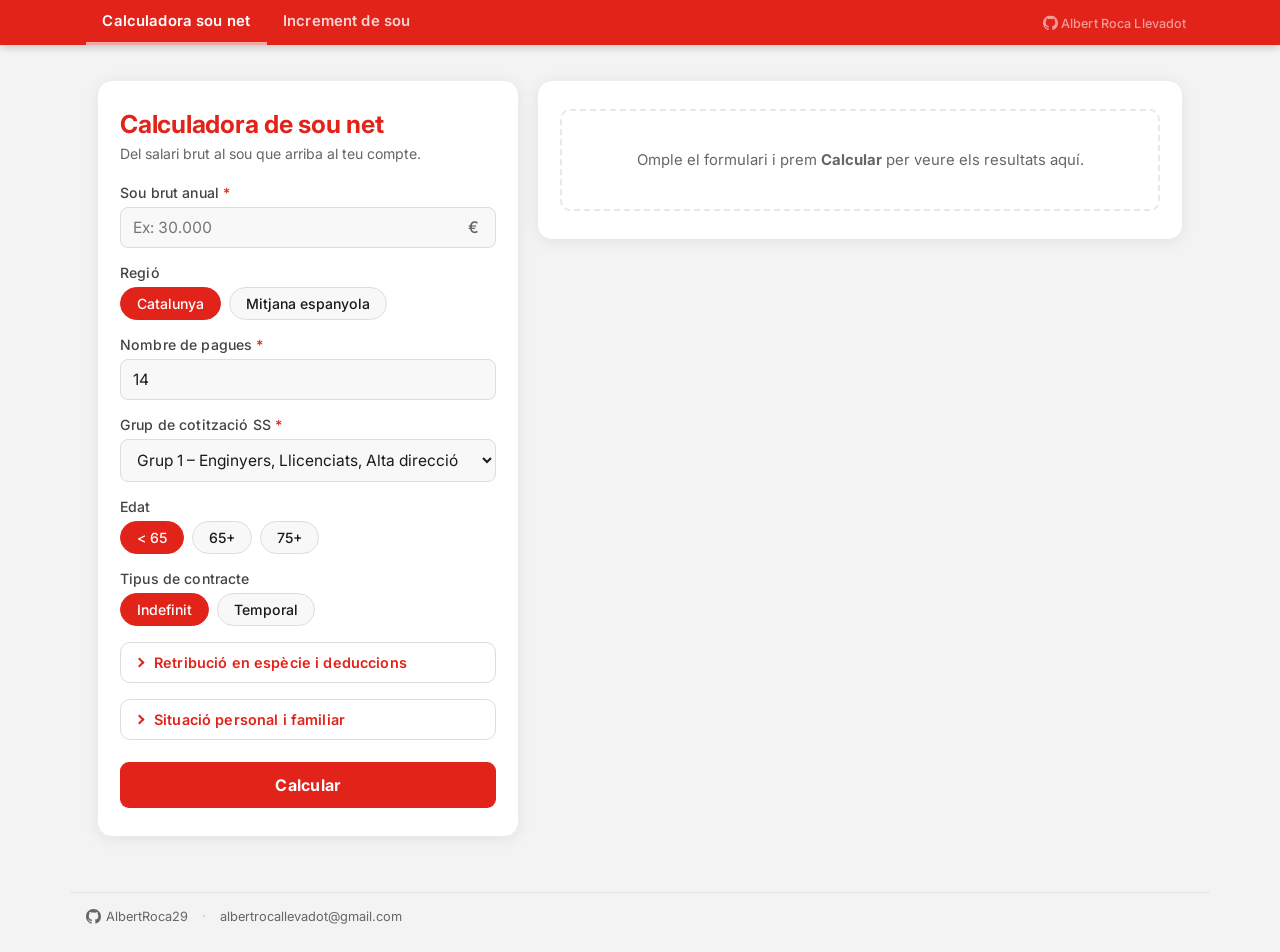
==== frontend/index.html @ 3215a36e "feat(frontend): add k€ input unit, annual net summary and net share after retention - money inputs g" ====
<!DOCTYPE html>
<html lang="ca">
<head>
    <meta charset="UTF-8">
    <meta name="viewport" content="width=device-width, initial-scale=1.0">
    <title>Calculadora d'impostos per al treballador</title>
    <link rel="icon" type="image/x-icon" href="logo.ico">
    <link rel="preconnect" href="https://fonts.googleapis.com">
    <link href="https://fonts.googleapis.com/css2?family=Inter:wght@400;500;600;700&display=swap" rel="stylesheet">
    <link rel="stylesheet" href="style.css">
</head>
<body>
    <nav class="navbar" id="navbar"></nav>

    <div class="page-wrapper">
        <div class="main-grid">

            <!-- LEFT: form -->
            <div class="form-panel">
                <h1>Calculadora de sou net</h1>
                <p class="page-subtitle">Del salari brut al sou que arriba al teu compte.</p>
                <form id="irpfForm">
                    <div class="form-row">
                        <label for="gross">Sou brut anual <span class="req">*</span></label>
                        <div class="input-affix">
                            <input type="text" inputmode="decimal" data-money autocomplete="off" id="gross" name="gross" required placeholder="Ex: 30.000">
                        </div>
                    </div>

                    <div class="form-row">
                        <label>Regió</label>
                        <div class="pill-group" id="regionPills">
                            <button type="button" aria-pressed="true" class="pill selected" data-value="Catalunya">Catalunya</button>
                            <button type="button" aria-pressed="false" class="pill" data-value="Mitjana espanyola">Mitjana espanyola</button>
                        </div>
                        <input type="hidden" id="region" name="region" value="Catalunya">
                    </div>

                    <div class="form-row">
                        <label for="n_pagues">Nombre de pagues <span class="req">*</span></label>
                        <input type="number" id="n_pagues" name="n_pagues" required min="1" max="15" step="1" value="14" placeholder="Ex: 14">
                    </div>

                    <div class="form-row">
                        <label for="grup_cotitzacio">Grup de cotització SS <span class="req">*</span></label>
                        <select id="grup_cotitzacio" name="grup_cotitzacio" required></select>
                    </div>

                    <div class="form-row">
                        <label>Edat</label>
                        <div class="pill-group" id="agePills">
                            <button type="button" aria-pressed="true" class="pill selected" data-value="30">&lt; 65</button>
                            <button type="button" aria-pressed="false" class="pill" data-value="65">65+</button>
                            <button type="button" aria-pressed="false" class="pill" data-value="75">75+</button>
                        </div>
                        <input type="hidden" id="age" name="age" value="30">
                    </div>

                    <div class="form-row">
                        <label>Tipus de contracte</label>
                        <div class="pill-group" id="contractTypePills">
                            <button type="button" aria-pressed="true" class="pill selected" data-value="indefinite">Indefinit</button>
                            <button type="button" aria-pressed="false" class="pill" data-value="temporary">Temporal</button>
                        </div>
                        <input type="hidden" id="contract_type" name="contract_type" value="indefinite">
                    </div>

                    <details>
                        <summary>Retribució en espècie i deduccions</summary>
                        <div class="group-content">
                            <div class="form-row">
                                <label for="retribucio_en_especie_ann">Retribució en espècie anual</label>
                                <div class="input-affix">
                                    <input type="text" inputmode="decimal" data-money autocomplete="off" id="retribucio_en_especie_ann" name="retribucio_en_especie_ann" value="0" placeholder="Ex: 0">
                                </div>
                            </div>
                            <div class="form-row">
                                <label for="other_deductions">Altres deduccions</label>
                                <div class="input-affix">
                                    <input type="text" inputmode="decimal" data-money autocomplete="off" id="other_deductions" name="other_deductions" value="0" placeholder="Ex: 0">
                                </div>
                            </div>
                        </div>
                    </details>

                    <details>
                        <summary>Situació personal i familiar</summary>
                        <div class="group-content">

                            <div class="mini-row">
                                <span class="mini-label">La teva discapacitat</span>
                                <div class="pill-group" id="selfDisabilityGroup"></div>
                            </div>
                            <div id="selfHelpWrap"></div>

                            <div>
                                <div class="group-title">Fills</div>
                                <div class="field-hint">Els fills de 25 anys o més només compten si tenen discapacitat.</div>
                                <div id="childrenList" class="person-list"></div>
                                <button type="button" class="add-btn" onclick="addChild()">+ Afegir fill</button>
                            </div>

                            <div>
                                <div class="group-title">Ascendents a càrrec</div>
                                <div class="field-hint">Un pare/mare/avi compta si té 65 anys o més o té discapacitat.</div>
                                <div id="ascendantsList" class="person-list"></div>
                                <button type="button" class="add-btn" onclick="addAscendant()">+ Afegir ascendent</button>
                            </div>
                        </div>
                    </details>

                    <button type="submit" class="btn-submit">Calcular</button>
                </form>
            </div>

            <!-- RIGHT: results -->
            <div class="result-panel">
                <div class="result-placeholder" id="resultPlaceholder">
                    Omple el formulari i prem <strong>Calcular</strong> per veure els resultats aquí.
                </div>
                <div id="result" aria-live="polite"></div>
                <div id="plots"></div>
            </div>

        </div>
    </div>

    <footer class="site-footer" id="site-footer"></footer>

    <script src="shared.js"></script>
    <script>
    fillGrupSelect('grup_cotitzacio');
    initMoneyInputs();
    bindPills('regionPills', 'region');
    bindPills('agePills', 'age');
    bindPills('contractTypePills', 'contract_type');

    // ── Situació familiar (agrupada per persona) ─────────────────────────────
    // Cada selector envia el valor representatiu del tram que realment compta.
    const DISAB_OPTS = [['Cap', 0], ['33–64%', 50], ['65% o més', 80]];
    const CHILD_AGE  = [['Menys de 3', 1], ['3–24 anys', 10], ['25 o més', 30]];
    const ASC_AGE    = [['Menys de 65', 60], ['65–74', 70], ['75 o més', 80]];

    function pillGroup(opts, current, makeCall) {
        return '<div class="pill-group">' + opts.map(([label, val]) =>
            `<button type="button" aria-pressed="${current === val}" class="pill${current === val ? ' selected' : ''}" onclick="${makeCall(val)}">${label}</button>`
        ).join('') + '</div>';
    }
    // L'ajuda només es demana al tram 33–64%; a 65%+ ja s'aplica automàticament.
    function helpToggle(checked, call) {
        return `<label class="switch"><input type="checkbox" ${checked ? 'checked' : ''} onchange="${call}"><span class="slider"></span>Necessita ajuda de tercers o mobilitat reduïda</label>`;
    }
    function personCard(kind, m, i, ageOpts, label) {
        const help = m.disability === 50 ? helpToggle(m.help, `set_${kind}(${i},'help',this.checked)`) : '';
        return `<div class="person-card">
            <div class="person-card-head"><span>${label} ${i + 1}</span>
                <button type="button" class="remove-btn" aria-label="Eliminar ${label.toLowerCase()} ${i + 1}" onclick="remove_${kind}(${i})">&times;</button></div>
            <div class="mini-row"><span class="mini-label">Edat</span>${pillGroup(ageOpts, m.age, v => `set_${kind}(${i},'age',${v})`)}</div>
            <div class="mini-row"><span class="mini-label">Discapacitat</span>${pillGroup(DISAB_OPTS, m.disability, v => `set_${kind}(${i},'disability',${v})`)}</div>
            ${help}
        </div>`;
    }
    function updateMember(arr, render, i, key, val) {
        arr[i][key] = val;
        if (key === 'disability' && val !== 50) arr[i].help = false;
        render();
    }

    // Discapacitat pròpia
    let selfDisability = 0, selfHelp = false;
    function renderSelf() {
        document.getElementById('selfDisabilityGroup').innerHTML =
            pillGroup(DISAB_OPTS, selfDisability, v => `setSelfDisability(${v})`);
        document.getElementById('selfHelpWrap').innerHTML =
            selfDisability === 50 ? helpToggle(selfHelp, 'setSelfHelp(this.checked)') : '';
    }
    window.setSelfDisability = function(v) { selfDisability = v; if (v !== 50) selfHelp = false; renderSelf(); };
    window.setSelfHelp = function(v) { selfHelp = v; };
    renderSelf();

    // Fills
    let children = [];
    function renderChildren() {
        document.getElementById('childrenList').innerHTML =
            children.map((m, i) => personCard('child', m, i, CHILD_AGE, 'Fill')).join('');
    }
    window.set_child = function(i, key, val) { updateMember(children, renderChildren, i, key, val); };
    window.remove_child = function(i) { children.splice(i, 1); renderChildren(); };
    window.addChild = function() { children.push({ age: 10, disability: 0, help: false }); renderChildren(); };
    renderChildren();

    // Ascendents
    let ascendants = [];
    function renderAscendants() {
        document.getElementById('ascendantsList').innerHTML =
            ascendants.map((m, i) => personCard('asc', m, i, ASC_AGE, 'Ascendent')).join('');
    }
    window.set_asc = function(i, key, val) { updateMember(ascendants, renderAscendants, i, key, val); };
    window.remove_asc = function(i) { ascendants.splice(i, 1); renderAscendants(); };
    window.addAscendant = function() { ascendants.push({ age: 70, disability: 0, help: false }); renderAscendants(); };
    renderAscendants();

    function renderResult(r, npagues) {
        const ssShare = n => fmtPct(r.base_ss_mensual ? n / r.base_ss_mensual * 100 : NaN);
        const neg = n => '−' + fmtEur(n);
        const brutAnual = r.rendiment_brut_treball;
        const netAnual = brutAnual - r.total_ss_anual - r.cuota_irpf_anual;
        const heroSub = [`Net anual: <b>${fmtEur(netAnual)}</b>`];
        if (npagues !== 12) heroSub.push(`Equivalent mensual (÷12): ${fmtEur(r.sou_net_mensual_equivalent)}`);
        return resultHero(`Sou net per paga (${npagues})`, fmtEur(r.sou_net_per_paga), heroSub.join(' · '))
            + resultSection('Cotització SS', [
                ['Base mensual', `<b>${fmtEur(r.base_ss_mensual)}</b>`],
                [`Contingències (${ssShare(r.ss_contingencies_comunes_mensual)})`, neg(r.ss_contingencies_comunes_mensual), 'sub'],
                [`Atur (${ssShare(r.ss_atur_mensual)})`, neg(r.ss_atur_mensual), 'sub'],
                [`Formació (${ssShare(r.ss_formacio_mensual)})`, neg(r.ss_formacio_mensual), 'sub'],
                [`MEI (${ssShare(r.ss_mei_mensual)})`, neg(r.ss_mei_mensual), 'sub'],
                ['Total SS', `${neg(r.total_ss_mensual)}/mes<span class="amount-secondary">${neg(r.total_ss_anual)}/any</span>`, 'total'],
            ])
            + resultSection('IRPF', [
                ['Brut anual', fmtEur(r.rendiment_brut_treball)],
                ['− Cotitzacions SS', neg(r.total_ss_anual), 'minus'],
                ['− Gastos deduïbles', neg(r.gastos_deducibles), 'minus'],
                ['− Red. rendiments treball', neg(r.reduccio_rendiments_treball), 'minus'],
                ['Base imposable', fmtEur(r.base_imponible), 'total'],
                ['mínim p/f', fmtEur(r.minim_personal_familiar), 'sub'],
                ['Quota IRPF', `<b>${fmtEur(r.cuota_irpf_anual)}</b>`],
                ['Retenció', `<b>${fmtPct(r.tipo_retencio)}</b>`],
                ['Et queda després d\'IRPF (1 − retenció)', fmtPct(100 - r.tipo_retencio), 'sub'],
                ['Marginal', `<b>${fmtPct(r.marginal_irpf_percent)}</b>`],
            ])
            + resultSection(`Per paga (${npagues})`, [
                ['Brut', fmtEur(r.gross_per_paga)],
                ['− SS', neg(r.ss_per_paga), 'minus'],
                ['− IRPF', neg(r.irpf_per_paga), 'minus'],
                ['Net', fmtEur(r.sou_net_per_paga), 'total'],
            ])
            + resultSection('Anual', [
                ['Brut', fmtEur(brutAnual)],
                ['− SS', neg(r.total_ss_anual), 'minus'],
                [`− IRPF (${fmtPct(r.tipo_retencio)})`, neg(r.cuota_irpf_anual), 'minus'],
                ['Net', fmtEur(netAnual), 'total'],
                ['Et queda del brut', `<b>${fmtPct(brutAnual ? netAnual / brutAnual * 100 : NaN)}</b>`],
            ]);
    }

    // Form submit
    let requestSeq = 0;
    document.getElementById('irpfForm').addEventListener('submit', async function(e) {
        e.preventDefault();
        const seq = ++requestSeq;
        const data = {
            gross: readMoney('gross'),
            region: document.getElementById('region').value,
            n_pagues: parseInt(document.getElementById('n_pagues').value),
            pagues_prorratejades: true,
            retribucio_en_especie_ann: readMoney('retribucio_en_especie_ann') || 0,
            grup_cotitzacio: document.getElementById('grup_cotitzacio').value,
            contract_type: document.getElementById('contract_type').value,
            other_deductions: readMoney('other_deductions') || 0,
            age: parseInt(document.getElementById('age').value),
            disability_percent_self: selfDisability,
            disability_self_help: selfHelp,
            children: children.map(c => ({ age: c.age, disability: c.disability, needs_help: c.disability === 50 ? c.help : false })),
            ascendants: ascendants.map(a => ({ age: a.age, disability: a.disability, needs_help: a.disability === 50 ? a.help : false }))
        };

        const resultEl = document.getElementById('result');
        const plotsEl = document.getElementById('plots');
        document.getElementById('resultPlaceholder').style.display = 'none';
        showLoading(resultEl);
        plotsEl.innerHTML = '';
        const restoreButton = setSubmitting(this);

        try {
            const result = await postApi('/api/calculate', data);
            if (seq !== requestSeq) return; // ja hi ha una petició més nova
            resultEl.innerHTML = renderResult(result, data.n_pagues);

            if (Array.isArray(result.plots)) {
                plotsEl.innerHTML = result.plots
                    .map((img, i) => chartCard(img, 'Gràfic ' + (i + 1), i === 0 ? 'pie' : 'lines'))
                    .join('');
            }
            scrollToResultsIfStacked();
        } catch (err) {
            if (seq !== requestSeq) return;
            showError(resultEl, err.message);
        } finally {
            restoreButton();
        }
    });
    </script>
</body>
</html>
---- frontend/style.css ----
:root {
    --primary: #e2231a;
    --primary-dark: #b81b13;
    --primary-light: #fff1f0;
    --primary-border: #fbd5d2;
    --bg: #f3f3f3;
    --card: #ffffff;
    --shadow: 0 2px 16px rgba(0,0,0,0.08);
    --radius: 14px;
    --input-bg: #f8f8f8;
    --input-border: #ddd;
    --line: #eeeeee;
    --text: #1a1a1a;
    --text-muted: #666;
    --navbar-h: 45px;
}

*, *::before, *::after { box-sizing: border-box; }

html, body {
    margin: 0;
    padding: 0;
    min-height: 100vh;
    font-family: 'Inter', Arial, sans-serif;
    background: var(--bg);
    color: var(--text);
}

/* ---- Navbar ---- */
.navbar {
    background: var(--primary);
    position: sticky;
    top: 0;
    z-index: 100;
    box-shadow: 0 2px 8px rgba(0,0,0,0.2);
}
.navbar-inner {
    max-width: 1140px;
    margin: 0 auto;
    display: flex;
    align-items: center;
    justify-content: space-between;
    padding: 0 16px;
}
.navbar-links {
    display: flex;
    align-items: center;
    min-width: 0;
}
.navbar a {
    color: rgba(255,255,255,0.8);
    text-decoration: none;
    font-weight: 600;
    font-size: 0.93em;
    padding: 0.8em 1.1em;
    border-bottom: 3px solid transparent;
    transition: color 0.15s, border-color 0.15s;
    display: inline-block;
    letter-spacing: 0.01em;
    white-space: nowrap;
}
.navbar a.active,
.navbar a:hover {
    color: #fff;
    border-bottom-color: rgba(255,255,255,0.6);
}
.navbar-author {
    display: inline-flex;
    align-items: center;
    gap: 6px;
    color: rgba(255,255,255,0.55) !important;
    font-size: 0.79em !important;
    font-weight: 500 !important;
    padding: 0.5em 0.6em !important;
    border-bottom: none !important;
}
.navbar-author:hover {
    color: rgba(255,255,255,0.9) !important;
    border-bottom-color: transparent !important;
}
.navbar-author svg {
  transform: translateY(2.5px);
}
@media (max-width: 480px) {
    .navbar-inner { padding: 0 6px; }
    .navbar a { font-size: 0.84em; padding: 0.95em 0.65em; }
    .navbar-author-name { display: none; }
}

/* ---- Page layout ---- */
.page-wrapper {
    max-width: 1140px;
    margin: 0 auto;
    padding: 24px 16px 56px;
}

/* Evita que la navbar sticky tapi l'inici dels resultats en fer scroll */
.result-panel { scroll-margin-top: calc(var(--navbar-h) + 16px); }

.main-grid {
    display: flex;
    flex-direction: column;
    gap: 20px;
}

@media (min-width: 768px) and (orientation: landscape),
       (min-width: 1024px) {
    .page-wrapper { padding: 36px 28px 56px; }
    .main-grid { flex-direction: row; align-items: flex-start; }
    .form-panel { flex: 0 0 420px; }
    .result-panel {
        flex: 1 1 0;
        min-width: 0;
        position: sticky;
        top: calc(var(--navbar-h) + 14px);
        max-height: calc(100vh - var(--navbar-h) - 28px);
        overflow-y: auto;
    }
}

/* ---- Panels ---- */
.form-panel,
.result-panel {
    background: var(--card);
    border-radius: var(--radius);
    box-shadow: var(--shadow);
    padding: 28px 22px;
}

h1 {
    color: var(--primary);
    font-size: 1.55em;
    font-weight: 700;
    margin: 0 0 22px 0;
    letter-spacing: -0.01em;
}
h1:has(+ .page-subtitle) { margin-bottom: 6px; }

.page-subtitle {
    margin: 0 0 22px 0;
    font-size: 0.88em;
    color: var(--text-muted);
    font-weight: 400;
}

/* ---- Empty state ---- */
.result-placeholder {
    color: var(--text-muted);
    text-align: center;
    padding: 40px 16px;
    font-size: 0.93em;
    border: 2px dashed #e8e8e8;
    border-radius: 10px;
}

/* ---- Form ---- */
form {
    display: flex;
    flex-direction: column;
    gap: 16px;
}

.form-row {
    display: flex;
    flex-direction: column;
    gap: 6px;
}

label {
    font-weight: 500;
    font-size: 0.88em;
    color: #444;
    display: block;
    letter-spacing: 0.01em;
}
.req { color: var(--primary); }

.group-title {
    font-weight: 600;
    font-size: 0.9em;
    margin-bottom: 6px;
}
.group-title + .field-hint { margin-bottom: 8px; }

input[type="number"],
input[type="text"],
select {
    width: 100%;
    padding: 10px 12px;
    border-radius: 8px;
    border: 1.5px solid var(--input-border);
    background: var(--input-bg);
    font-size: 0.97rem;
    font-family: inherit;
    color: var(--text);
    transition: border-color 0.15s, box-shadow 0.15s;
    outline: none;
}
input[type="number"]:focus,
input[type="text"]:focus,
select:focus {
    border-color: var(--primary);
    box-shadow: 0 0 0 3px rgba(226,35,26,0.1);
}

/* Camp d'import amb sufix € */
.input-affix { position: relative; }
.input-affix input {
    padding-right: 48px;
    font-variant-numeric: tabular-nums;
}
.money-unit {
    position: absolute;
    right: 6px;
    top: 50%;
    transform: translateY(-50%);
    min-width: 34px;
    padding: 3px 7px;
    border: 1px solid transparent;
    border-radius: 6px;
    background: transparent;
    color: var(--text-muted);
    font: inherit;
    font-weight: 500;
    line-height: normal;
    cursor: pointer;
    transition: background 0.15s, border-color 0.15s, color 0.15s;
}
.money-unit:hover { border-color: var(--input-border); color: var(--text); }
.money-unit[aria-pressed="true"] { color: var(--text); border-color: var(--input-border); }

/* ---- Pills ---- */
.pill-group {
    display: flex;
    flex-wrap: wrap;
    gap: 8px;
}
.pill {
    padding: 7px 16px;
    border-radius: 20px;
    border: 1.5px solid var(--input-border);
    background: var(--input-bg);
    cursor: pointer;
    font-weight: 500;
    font-size: 0.88em;
    transition: background 0.15s, border-color 0.15s, color 0.15s;
    user-select: none;
    font-family: inherit;
    color: var(--text);
    line-height: normal;
}
.pill:hover:not(.selected) { border-color: #c4c4c4; }
.pill.selected {
    background: var(--primary);
    color: #fff;
    border-color: var(--primary);
}
.pill:focus-visible,
.btn-submit:focus-visible,
.add-btn:focus-visible,
.remove-btn:focus-visible {
    outline: 2px solid var(--primary);
    outline-offset: 2px;
}

/* ---- Toggle switch ---- */
.switch {
    display: inline-flex;
    align-items: center;
    gap: 10px;
    cursor: pointer;
    font-size: 0.88em;
    font-weight: 500;
}
.switch input[type="checkbox"] { position: absolute; opacity: 0; width: 1px; height: 1px; }
.switch input[type="checkbox"]:focus-visible + .slider { outline: 2px solid var(--primary); outline-offset: 2px; }
.slider {
    width: 38px;
    height: 22px;
    background: #ccc;
    border-radius: 12px;
    position: relative;
    transition: background 0.2s;
    flex-shrink: 0;
}
.slider::before {
    content: '';
    position: absolute;
    left: 3px;
    top: 3px;
    width: 16px;
    height: 16px;
    background: #fff;
    border-radius: 50%;
    transition: transform 0.2s;
    box-shadow: 0 1px 2px rgba(0,0,0,0.2);
}
.switch input[type="checkbox"]:checked + .slider { background: var(--primary); }
.switch input[type="checkbox"]:checked + .slider::before { transform: translateX(16px); }

/* ---- Accordion ---- */
details {
    border: 1.5px solid var(--input-border);
    border-radius: 10px;
    overflow: hidden;
}
summary {
    font-weight: 600;
    font-size: 0.9em;
    color: var(--primary);
    padding: 11px 14px;
    cursor: pointer;
    list-style: none;
    display: flex;
    align-items: center;
    gap: 8px;
    user-select: none;
    letter-spacing: 0.01em;
    transition: background 0.15s;
}
summary:hover { background: var(--primary-light); }
summary::-webkit-details-marker { display: none; }
summary:focus-visible { outline: 2px solid var(--primary); outline-offset: -2px; border-radius: 10px; }
summary::before {
    content: '';
    width: 7px;
    height: 7px;
    border-right: 2px solid currentColor;
    border-bottom: 2px solid currentColor;
    transform: rotate(-45deg);
    transition: transform 0.2s;
    margin: 0 3px 0 1px;
    flex-shrink: 0;
}
details[open] > summary::before { transform: rotate(45deg) translate(-2px, -1px); }
.group-content {
    padding: 12px 14px 16px;
    display: flex;
    flex-direction: column;
    gap: 14px;
    border-top: 1px solid var(--input-border);
    background: #fafafa;
}
details[open] > .group-content { animation: slide-down 0.22s ease-out; }
@keyframes slide-down {
    from { opacity: 0; transform: translateY(-6px); }
    to   { opacity: 1; transform: none; }
}

/* ---- Person cards (situació familiar) ---- */
.person-list {
    display: flex;
    flex-direction: column;
    gap: 10px;
}
.person-list:empty { display: none; }
.person-card {
    border: 1.5px solid var(--input-border);
    border-radius: 10px;
    padding: 12px 12px 14px;
    background: #fff;
    display: flex;
    flex-direction: column;
    gap: 11px;
    animation: fade-in 0.2s ease-out;
}
.person-card-head {
    display: flex;
    justify-content: space-between;
    align-items: center;
    font-weight: 600;
    font-size: 0.86em;
    color: #444;
}
.mini-row {
    display: flex;
    flex-direction: column;
    gap: 6px;
}
.mini-label {
    font-size: 0.82em;
    color: var(--text-muted);
    font-weight: 500;
}
.field-hint {
    font-size: 0.8em;
    color: var(--text-muted);
    line-height: 1.45;
}

/* ---- Buttons ---- */
.btn-submit {
    background: var(--primary);
    color: #fff;
    border: none;
    border-radius: 9px;
    padding: 13px 24px;
    font-size: 1em;
    font-family: inherit;
    font-weight: 700;
    cursor: pointer;
    transition: background 0.15s;
    width: 100%;
    margin-top: 6px;
    letter-spacing: 0.02em;
    display: inline-flex;
    align-items: center;
    justify-content: center;
    gap: 10px;
}
.btn-submit:hover { background: var(--primary-dark); }
.btn-submit:disabled { opacity: 0.75; cursor: progress; }
.btn-submit:disabled:hover { background: var(--primary); }

.spinner {
    width: 16px;
    height: 16px;
    border: 2px solid rgba(255,255,255,0.4);
    border-top-color: #fff;
    border-radius: 50%;
    animation: spin 0.7s linear infinite;
}
@keyframes spin { to { transform: rotate(360deg); } }

.add-btn {
    align-self: flex-start;
    margin-top: 10px;
    background: transparent;
    color: var(--primary);
    border: 1.5px dashed var(--primary-border);
    border-radius: 8px;
    padding: 7px 14px;
    font-size: 0.86em;
    font-family: inherit;
    font-weight: 600;
    cursor: pointer;
    transition: background 0.15s, border-color 0.15s;
}
.add-btn:hover { background: var(--primary-light); border-color: var(--primary); }

.remove-btn {
    width: 28px;
    height: 28px;
    display: inline-flex;
    align-items: center;
    justify-content: center;
    background: transparent;
    color: #999;
    border: none;
    border-radius: 50%;
    font-size: 1.25em;
    line-height: 1;
    cursor: pointer;
    font-family: inherit;
    transition: background 0.15s, color 0.15s;
}
.remove-btn:hover { background: var(--primary-light); color: var(--primary); }

/* ---- Resultats ---- */
#result:not(:empty),
#plots:not(:empty) { animation: fade-in 0.3s ease-out; }
@keyframes fade-in {
    from { opacity: 0; transform: translateY(4px); }
    to   { opacity: 1; transform: none; }
}

.result-hero {
    background: var(--primary-light);
    border: 1px solid var(--primary-border);
    border-radius: 12px;
    padding: 18px 20px;
    margin-bottom: 22px;
}
.result-hero-label,
.result-section-title {
    font-size: 0.74em;
    font-weight: 700;
    letter-spacing: 0.07em;
    text-transform: uppercase;
    color: var(--primary);
}
.result-hero-value {
    font-size: 2.15em;
    font-weight: 700;
    letter-spacing: -0.02em;
    line-height: 1.15;
    margin: 4px 0 2px;
    font-variant-numeric: tabular-nums;
}
.result-hero-sub {
    font-size: 0.85em;
    color: var(--text-muted);
    font-variant-numeric: tabular-nums;
}

.result-section + .result-section { margin-top: 22px; }
.result-section-title {
    padding-bottom: 6px;
    border-bottom: 2px solid var(--primary-border);
}
.result-table {
    width: 100%;
    border-collapse: collapse;
    font-size: 0.92em;
    font-variant-numeric: tabular-nums;
}
.result-table td {
    padding: 7px 0;
    border-bottom: 1px solid var(--line);
    vertical-align: top;
}
.result-table td.amount {
    text-align: right;
    white-space: nowrap;
    padding-left: 12px;
}
.result-table tr.sub td { color: var(--text-muted); font-size: 0.92em; padding: 4px 0; }
.result-table tr.sub td:first-child { padding-left: 14px; }
.result-table tr.minus td:first-child { color: var(--text-muted); }
.result-table tr.total td {
    font-weight: 700;
    border-top: 1.5px solid #d6d6d6;
    border-bottom: none;
}
.result-table tr:last-child td { border-bottom: none; }
.amount-secondary {
    display: block;
    font-size: 0.86em;
    font-weight: 500;
    color: var(--text-muted);
}

.result-skeleton { display: flex; flex-direction: column; gap: 12px; }
.result-skeleton div {
    height: 14px;
    border-radius: 6px;
    background: linear-gradient(90deg, #f0f0f0 25%, #e6e6e6 50%, #f0f0f0 75%);
    background-size: 200% 100%;
    animation: shimmer 1.2s linear infinite;
}
.result-skeleton .sk-hero { height: 86px; border-radius: 12px; margin-bottom: 10px; }
.result-skeleton div:nth-child(3n) { width: 70%; }
.result-skeleton div:nth-child(3n+1):not(.sk-hero) { width: 85%; }
@keyframes shimmer { to { background-position: -200% 0; } }

.result-error {
    color: #b02a37;
    background: #fdf0f1;
    border: 1px solid #f5c6cb;
    border-radius: 10px;
    padding: 12px 14px;
    font-size: 0.92em;
}

/* ---- Gràfics ---- */
#plots { display: flex; flex-direction: column; gap: 16px; margin-top: 22px; }
#plots:empty { display: none; }
.chart-card {
    display: flex;
    justify-content: center;
    padding: 14px;
    border: 1px solid var(--line);
    border-radius: 12px;
    background: #fff;
    cursor: zoom-in;
    transition: box-shadow 0.15s;
}
.chart-card:hover { box-shadow: 0 2px 12px rgba(0,0,0,0.07); }
.chart-card img { width: 100%; height: auto; display: block; }
.chart-card.chart-pie img { max-width: 380px; }
.chart-card.chart-lines img { max-width: 560px; }

.chart-lightbox {
    position: fixed;
    inset: 0;
    z-index: 200;
    background: rgba(20,20,20,0.82);
    display: flex;
    align-items: flex-start;
    justify-content: center;
    overflow: auto;
    padding: 24px 12px;
    cursor: zoom-out;
    animation: fade-in 0.15s ease-out;
}
.chart-lightbox img {
    max-width: min(100%, 900px);
    height: auto;
    border-radius: 10px;
    background: #fff;
}

/* ---- Mobile ---- */
@media (max-width: 480px) {
    .form-panel, .result-panel { padding: 20px 14px; }
    h1 { font-size: 1.3em; }
    .result-hero-value { font-size: 1.85em; }
}

/* ---- Footer ---- */
.site-footer {
    max-width: 1140px;
    margin: 0 auto;
    padding: 16px 16px 28px;
    display: flex;
    align-items: center;
    flex-wrap: wrap;
    gap: 8px 14px;
    color: var(--text-muted);
    font-size: 0.8em;
    border-top: 1px solid #e4e4e4;
}
.site-footer a {
    color: var(--text-muted);
    text-decoration: none;
    display: inline-flex;
    align-items: center;
    gap: 5px;
    transition: color 0.15s;
}
.site-footer a:hover { color: var(--primary); }
.site-footer .sep { opacity: 0.4; }
@media (max-width: 420px) {
    .footer-email { display: none; }
    .site-footer .sep { display: none; }
}

@media (prefers-reduced-motion: reduce) {
    *, *::before, *::after { animation: none !important; transition: none !important; }
}
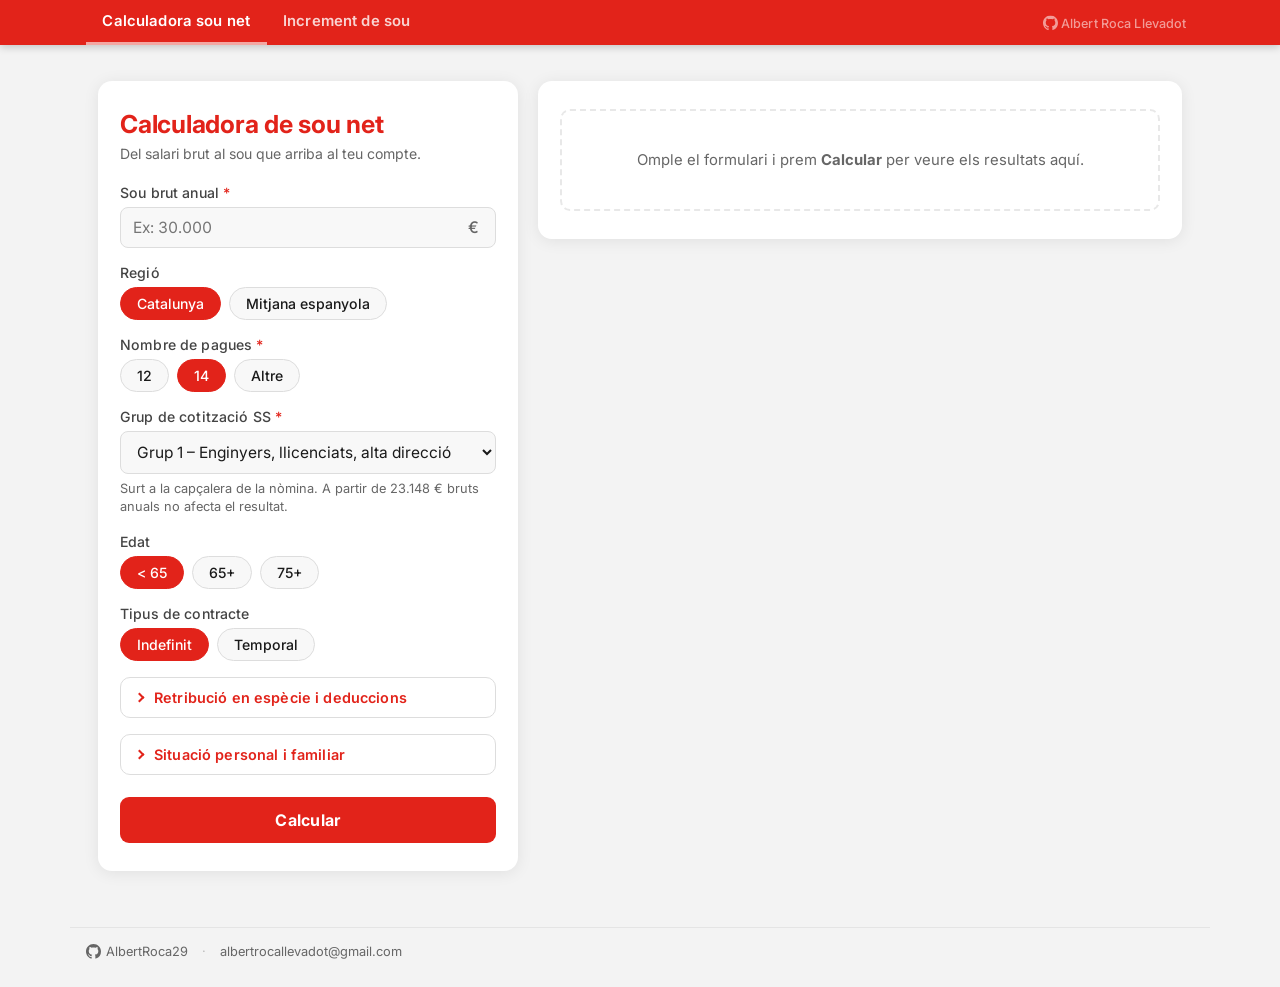
==== commit 320b3a05: "Merge branch 'refs/heads/claude/payroll-groups-filtering-dcd202' into claude/push-to-main-005f9d" ====
--- a/frontend/index.html
+++ b/frontend/index.html
@@ -37,8 +37,13 @@
                     </div>
 
                     <div class="form-row">
-                        <label for="n_pagues">Nombre de pagues <span class="req">*</span></label>
-                        <input type="number" id="n_pagues" name="n_pagues" required min="1" max="15" step="1" value="14" placeholder="Ex: 14">
+                        <label>Nombre de pagues <span class="req">*</span></label>
+                        <div class="pill-group" id="paguesPills">
+                            <button type="button" aria-pressed="false" class="pill" data-value="12">12</button>
+                            <button type="button" aria-pressed="true" class="pill selected" data-value="14">14</button>
+                            <button type="button" aria-pressed="false" class="pill" data-value="other">Altre</button>
+                            <input type="number" id="n_pagues" name="n_pagues" class="pagues-other" required min="1" max="15" step="1" value="14" placeholder="Nº" aria-label="Nombre de pagues" hidden>
+                        </div>
                     </div>
 
                     <div class="form-row">
@@ -129,7 +134,10 @@
 
     <script src="shared.js"></script>
     <script>
-    fillGrupSelect('grup_cotitzacio');
+    initGrupSelect('grup_cotitzacio',
+        () => readMoney('gross') + (readMoney('retribucio_en_especie_ann') || 0),
+        ['gross', 'retribucio_en_especie_ann']);
+    bindPaguesPills('paguesPills', 'n_pagues');
     initMoneyInputs();
     bindPills('regionPills', 'region');
     bindPills('agePills', 'age');
--- a/frontend/style.css
+++ b/frontend/style.css
@@ -182,6 +182,17 @@
 }
 .group-title + .field-hint { margin-bottom: 8px; }
 
+.grup-collapsed {
+    background: var(--input-bg);
+    border: 1.5px solid var(--input-border);
+    border-radius: 8px;
+    padding: 10px 12px;
+    font-size: 0.9em;
+    color: var(--text-muted);
+}
+.grup-collapsed[hidden], select[hidden], .field-hint[hidden] { display: none; }
+.grup-ok { color: #1a7f37; font-weight: 700; margin-right: 4px; }
+
 input[type="number"],
 input[type="text"],
 select {
@@ -248,6 +259,11 @@
     font-family: inherit;
     color: var(--text);
     line-height: normal;
+}
+input[type="number"].pagues-other {
+    width: 80px;
+    padding: 6px 10px;
+    border-radius: 20px;
 }
 .pill:hover:not(.selected) { border-color: #c4c4c4; }
 .pill.selected {
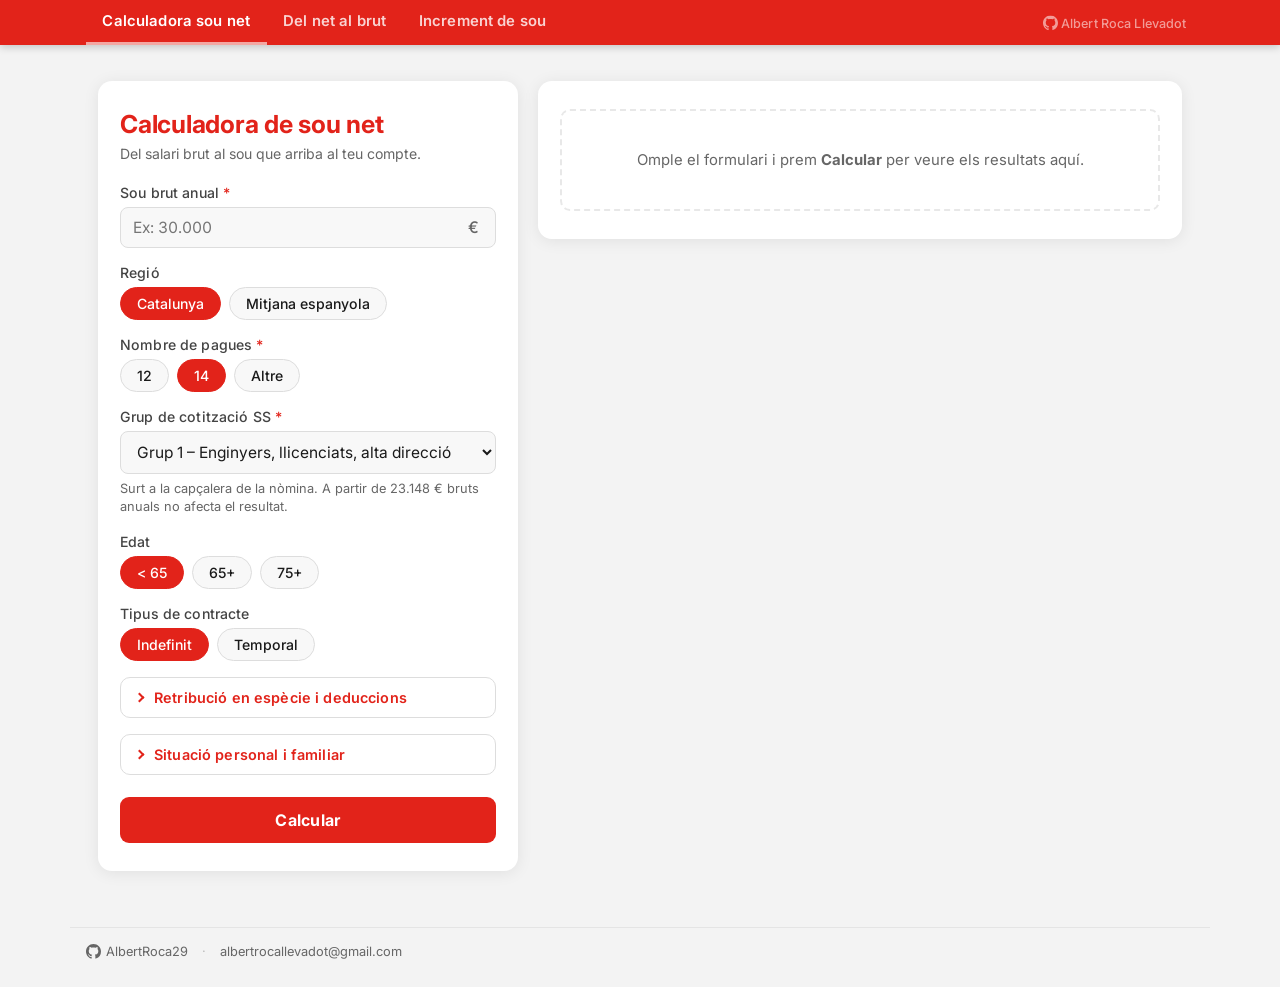
==== commit 227cba4f: "feat: add net-to-gross page to find yearly gross from monthly net Add /api/net-to-gross endpoint tha" ====
--- a/frontend/index.html
+++ b/frontend/index.html
@@ -27,92 +27,7 @@
                         </div>
                     </div>
 
-                    <div class="form-row">
-                        <label>Regió</label>
-                        <div class="pill-group" id="regionPills">
-                            <button type="button" aria-pressed="true" class="pill selected" data-value="Catalunya">Catalunya</button>
-                            <button type="button" aria-pressed="false" class="pill" data-value="Mitjana espanyola">Mitjana espanyola</button>
-                        </div>
-                        <input type="hidden" id="region" name="region" value="Catalunya">
-                    </div>
-
-                    <div class="form-row">
-                        <label>Nombre de pagues <span class="req">*</span></label>
-                        <div class="pill-group" id="paguesPills">
-                            <button type="button" aria-pressed="false" class="pill" data-value="12">12</button>
-                            <button type="button" aria-pressed="true" class="pill selected" data-value="14">14</button>
-                            <button type="button" aria-pressed="false" class="pill" data-value="other">Altre</button>
-                            <input type="number" id="n_pagues" name="n_pagues" class="pagues-other" required min="1" max="15" step="1" value="14" placeholder="Nº" aria-label="Nombre de pagues" hidden>
-                        </div>
-                    </div>
-
-                    <div class="form-row">
-                        <label for="grup_cotitzacio">Grup de cotització SS <span class="req">*</span></label>
-                        <select id="grup_cotitzacio" name="grup_cotitzacio" required></select>
-                    </div>
-
-                    <div class="form-row">
-                        <label>Edat</label>
-                        <div class="pill-group" id="agePills">
-                            <button type="button" aria-pressed="true" class="pill selected" data-value="30">&lt; 65</button>
-                            <button type="button" aria-pressed="false" class="pill" data-value="65">65+</button>
-                            <button type="button" aria-pressed="false" class="pill" data-value="75">75+</button>
-                        </div>
-                        <input type="hidden" id="age" name="age" value="30">
-                    </div>
-
-                    <div class="form-row">
-                        <label>Tipus de contracte</label>
-                        <div class="pill-group" id="contractTypePills">
-                            <button type="button" aria-pressed="true" class="pill selected" data-value="indefinite">Indefinit</button>
-                            <button type="button" aria-pressed="false" class="pill" data-value="temporary">Temporal</button>
-                        </div>
-                        <input type="hidden" id="contract_type" name="contract_type" value="indefinite">
-                    </div>
-
-                    <details>
-                        <summary>Retribució en espècie i deduccions</summary>
-                        <div class="group-content">
-                            <div class="form-row">
-                                <label for="retribucio_en_especie_ann">Retribució en espècie anual</label>
-                                <div class="input-affix">
-                                    <input type="text" inputmode="decimal" data-money autocomplete="off" id="retribucio_en_especie_ann" name="retribucio_en_especie_ann" value="0" placeholder="Ex: 0">
-                                </div>
-                            </div>
-                            <div class="form-row">
-                                <label for="other_deductions">Altres deduccions</label>
-                                <div class="input-affix">
-                                    <input type="text" inputmode="decimal" data-money autocomplete="off" id="other_deductions" name="other_deductions" value="0" placeholder="Ex: 0">
-                                </div>
-                            </div>
-                        </div>
-                    </details>
-
-                    <details>
-                        <summary>Situació personal i familiar</summary>
-                        <div class="group-content">
-
-                            <div class="mini-row">
-                                <span class="mini-label">La teva discapacitat</span>
-                                <div class="pill-group" id="selfDisabilityGroup"></div>
-                            </div>
-                            <div id="selfHelpWrap"></div>
-
-                            <div>
-                                <div class="group-title">Fills</div>
-                                <div class="field-hint">Els fills de 25 anys o més només compten si tenen discapacitat.</div>
-                                <div id="childrenList" class="person-list"></div>
-                                <button type="button" class="add-btn" onclick="addChild()">+ Afegir fill</button>
-                            </div>
-
-                            <div>
-                                <div class="group-title">Ascendents a càrrec</div>
-                                <div class="field-hint">Un pare/mare/avi compta si té 65 anys o més o té discapacitat.</div>
-                                <div id="ascendantsList" class="person-list"></div>
-                                <button type="button" class="add-btn" onclick="addAscendant()">+ Afegir ascendent</button>
-                            </div>
-                        </div>
-                    </details>
+                    <div id="profileFields" style="display:contents"></div>
 
                     <button type="submit" class="btn-submit">Calcular</button>
                 </form>
@@ -124,6 +39,7 @@
                     Omple el formulari i prem <strong>Calcular</strong> per veure els resultats aquí.
                 </div>
                 <div id="result" aria-live="polite"></div>
+                <div id="walkthrough"></div>
                 <div id="plots"></div>
             </div>
 
@@ -133,122 +49,19 @@
     <footer class="site-footer" id="site-footer"></footer>
 
     <script src="shared.js"></script>
+    <script src="profile.js"></script>
+    <script src="walkthrough.js"></script>
     <script>
-    initGrupSelect('grup_cotitzacio',
-        () => readMoney('gross') + (readMoney('retribucio_en_especie_ann') || 0),
-        ['gross', 'retribucio_en_especie_ann']);
-    bindPaguesPills('paguesPills', 'n_pagues');
-    initMoneyInputs();
-    bindPills('regionPills', 'region');
-    bindPills('agePills', 'age');
-    bindPills('contractTypePills', 'contract_type');
-
-    // ── Situació familiar (agrupada per persona) ─────────────────────────────
-    // Cada selector envia el valor representatiu del tram que realment compta.
-    const DISAB_OPTS = [['Cap', 0], ['33–64%', 50], ['65% o més', 80]];
-    const CHILD_AGE  = [['Menys de 3', 1], ['3–24 anys', 10], ['25 o més', 30]];
-    const ASC_AGE    = [['Menys de 65', 60], ['65–74', 70], ['75 o més', 80]];
-
-    function pillGroup(opts, current, makeCall) {
-        return '<div class="pill-group">' + opts.map(([label, val]) =>
-            `<button type="button" aria-pressed="${current === val}" class="pill${current === val ? ' selected' : ''}" onclick="${makeCall(val)}">${label}</button>`
-        ).join('') + '</div>';
-    }
-    // L'ajuda només es demana al tram 33–64%; a 65%+ ja s'aplica automàticament.
-    function helpToggle(checked, call) {
-        return `<label class="switch"><input type="checkbox" ${checked ? 'checked' : ''} onchange="${call}"><span class="slider"></span>Necessita ajuda de tercers o mobilitat reduïda</label>`;
-    }
-    function personCard(kind, m, i, ageOpts, label) {
-        const help = m.disability === 50 ? helpToggle(m.help, `set_${kind}(${i},'help',this.checked)`) : '';
-        return `<div class="person-card">
-            <div class="person-card-head"><span>${label} ${i + 1}</span>
-                <button type="button" class="remove-btn" aria-label="Eliminar ${label.toLowerCase()} ${i + 1}" onclick="remove_${kind}(${i})">&times;</button></div>
-            <div class="mini-row"><span class="mini-label">Edat</span>${pillGroup(ageOpts, m.age, v => `set_${kind}(${i},'age',${v})`)}</div>
-            <div class="mini-row"><span class="mini-label">Discapacitat</span>${pillGroup(DISAB_OPTS, m.disability, v => `set_${kind}(${i},'disability',${v})`)}</div>
-            ${help}
-        </div>`;
-    }
-    function updateMember(arr, render, i, key, val) {
-        arr[i][key] = val;
-        if (key === 'disability' && val !== 50) arr[i].help = false;
-        render();
-    }
-
-    // Discapacitat pròpia
-    let selfDisability = 0, selfHelp = false;
-    function renderSelf() {
-        document.getElementById('selfDisabilityGroup').innerHTML =
-            pillGroup(DISAB_OPTS, selfDisability, v => `setSelfDisability(${v})`);
-        document.getElementById('selfHelpWrap').innerHTML =
-            selfDisability === 50 ? helpToggle(selfHelp, 'setSelfHelp(this.checked)') : '';
-    }
-    window.setSelfDisability = function(v) { selfDisability = v; if (v !== 50) selfHelp = false; renderSelf(); };
-    window.setSelfHelp = function(v) { selfHelp = v; };
-    renderSelf();
-
-    // Fills
-    let children = [];
-    function renderChildren() {
-        document.getElementById('childrenList').innerHTML =
-            children.map((m, i) => personCard('child', m, i, CHILD_AGE, 'Fill')).join('');
-    }
-    window.set_child = function(i, key, val) { updateMember(children, renderChildren, i, key, val); };
-    window.remove_child = function(i) { children.splice(i, 1); renderChildren(); };
-    window.addChild = function() { children.push({ age: 10, disability: 0, help: false }); renderChildren(); };
-    renderChildren();
-
-    // Ascendents
-    let ascendants = [];
-    function renderAscendants() {
-        document.getElementById('ascendantsList').innerHTML =
-            ascendants.map((m, i) => personCard('asc', m, i, ASC_AGE, 'Ascendent')).join('');
-    }
-    window.set_asc = function(i, key, val) { updateMember(ascendants, renderAscendants, i, key, val); };
-    window.remove_asc = function(i) { ascendants.splice(i, 1); renderAscendants(); };
-    window.addAscendant = function() { ascendants.push({ age: 70, disability: 0, help: false }); renderAscendants(); };
-    renderAscendants();
+    Profile.mount(document.getElementById('profileFields'), {
+        grossForGroup: () => readMoney('gross'),
+        watchIds: ['gross'],
+    });
 
     function renderResult(r, npagues) {
-        const ssShare = n => fmtPct(r.base_ss_mensual ? n / r.base_ss_mensual * 100 : NaN);
-        const neg = n => '−' + fmtEur(n);
-        const brutAnual = r.rendiment_brut_treball;
-        const netAnual = brutAnual - r.total_ss_anual - r.cuota_irpf_anual;
-        const heroSub = [`Net anual: <b>${fmtEur(netAnual)}</b>`];
+        const heroSub = [`Net anual: <b>${fmtEur(salaryNetAnnual(r))}</b>`];
         if (npagues !== 12) heroSub.push(`Equivalent mensual (÷12): ${fmtEur(r.sou_net_mensual_equivalent)}`);
         return resultHero(`Sou net per paga (${npagues})`, fmtEur(r.sou_net_per_paga), heroSub.join(' · '))
-            + resultSection('Cotització SS', [
-                ['Base mensual', `<b>${fmtEur(r.base_ss_mensual)}</b>`],
-                [`Contingències (${ssShare(r.ss_contingencies_comunes_mensual)})`, neg(r.ss_contingencies_comunes_mensual), 'sub'],
-                [`Atur (${ssShare(r.ss_atur_mensual)})`, neg(r.ss_atur_mensual), 'sub'],
-                [`Formació (${ssShare(r.ss_formacio_mensual)})`, neg(r.ss_formacio_mensual), 'sub'],
-                [`MEI (${ssShare(r.ss_mei_mensual)})`, neg(r.ss_mei_mensual), 'sub'],
-                ['Total SS', `${neg(r.total_ss_mensual)}/mes<span class="amount-secondary">${neg(r.total_ss_anual)}/any</span>`, 'total'],
-            ])
-            + resultSection('IRPF', [
-                ['Brut anual', fmtEur(r.rendiment_brut_treball)],
-                ['− Cotitzacions SS', neg(r.total_ss_anual), 'minus'],
-                ['− Gastos deduïbles', neg(r.gastos_deducibles), 'minus'],
-                ['− Red. rendiments treball', neg(r.reduccio_rendiments_treball), 'minus'],
-                ['Base imposable', fmtEur(r.base_imponible), 'total'],
-                ['mínim p/f', fmtEur(r.minim_personal_familiar), 'sub'],
-                ['Quota IRPF', `<b>${fmtEur(r.cuota_irpf_anual)}</b>`],
-                ['Retenció', `<b>${fmtPct(r.tipo_retencio)}</b>`],
-                ['Et queda després d\'IRPF (1 − retenció)', fmtPct(100 - r.tipo_retencio), 'sub'],
-                ['Marginal', `<b>${fmtPct(r.marginal_irpf_percent)}</b>`],
-            ])
-            + resultSection(`Per paga (${npagues})`, [
-                ['Brut', fmtEur(r.gross_per_paga)],
-                ['− SS', neg(r.ss_per_paga), 'minus'],
-                ['− IRPF', neg(r.irpf_per_paga), 'minus'],
-                ['Net', fmtEur(r.sou_net_per_paga), 'total'],
-            ])
-            + resultSection('Anual', [
-                ['Brut', fmtEur(brutAnual)],
-                ['− SS', neg(r.total_ss_anual), 'minus'],
-                [`− IRPF (${fmtPct(r.tipo_retencio)})`, neg(r.cuota_irpf_anual), 'minus'],
-                ['Net', fmtEur(netAnual), 'total'],
-                ['Et queda del brut', `<b>${fmtPct(brutAnual ? netAnual / brutAnual * 100 : NaN)}</b>`],
-            ]);
+            + salaryBreakdown(r, npagues);
     }
 
     // Form submit
@@ -256,25 +69,14 @@
     document.getElementById('irpfForm').addEventListener('submit', async function(e) {
         e.preventDefault();
         const seq = ++requestSeq;
-        const data = {
-            gross: readMoney('gross'),
-            region: document.getElementById('region').value,
-            n_pagues: parseInt(document.getElementById('n_pagues').value),
-            pagues_prorratejades: true,
-            retribucio_en_especie_ann: readMoney('retribucio_en_especie_ann') || 0,
-            grup_cotitzacio: document.getElementById('grup_cotitzacio').value,
-            contract_type: document.getElementById('contract_type').value,
-            other_deductions: readMoney('other_deductions') || 0,
-            age: parseInt(document.getElementById('age').value),
-            disability_percent_self: selfDisability,
-            disability_self_help: selfHelp,
-            children: children.map(c => ({ age: c.age, disability: c.disability, needs_help: c.disability === 50 ? c.help : false })),
-            ascendants: ascendants.map(a => ({ age: a.age, disability: a.disability, needs_help: a.disability === 50 ? a.help : false }))
-        };
+        const profile = Profile.read();
+        const data = { gross: readMoney('gross'), ...profile };
 
         const resultEl = document.getElementById('result');
         const plotsEl = document.getElementById('plots');
+        const wtEl = document.getElementById('walkthrough');
         document.getElementById('resultPlaceholder').style.display = 'none';
+        wtEl.innerHTML = '';
         showLoading(resultEl);
         plotsEl.innerHTML = '';
         const restoreButton = setSubmitting(this);
@@ -283,6 +85,7 @@
             const result = await postApi('/api/calculate', data);
             if (seq !== requestSeq) return; // ja hi ha una petició més nova
             resultEl.innerHTML = renderResult(result, data.n_pagues);
+            if (result.walkthrough) Walkthrough.render(wtEl, result.walkthrough, null, { region: profile.region });
 
             if (Array.isArray(result.plots)) {
                 plotsEl.innerHTML = result.plots
--- a/frontend/style.css
+++ b/frontend/style.css
@@ -644,3 +644,45 @@
 @media (prefers-reduced-motion: reduce) {
     *, *::before, *::after { animation: none !important; transition: none !important; }
 }
+
+/* ==== Walkthrough (pas a pas de l'algorisme oficial) ==== */
+.wt { margin-top: 22px; display: flex; flex-direction: column; gap: 14px; }
+.wt-head { padding: 2px 2px 0; }
+.wt-title { font-weight: 700; font-size: 1.05em; }
+.wt-subtitle { font-size: 0.85em; color: var(--text-muted); margin-top: 2px; }
+.wt-subtitle a { color: var(--primary); }
+.wt-card { background: #f8f8f8; border: 1px solid #eee; border-radius: 12px; padding: 14px 16px; }
+.wt-h { font-weight: 700; font-size: 0.95em; }
+.wt-h span { color: var(--text-muted); font-weight: 500; }
+.wt-p { font-size: 0.84em; color: #555; margin-top: 2px; line-height: 1.5; }
+.wt-wf { display: grid; grid-template-columns: minmax(110px, 160px) 1fr auto; gap: 6px 10px; align-items: center; margin-top: 10px; font-size: 0.85em; line-height: 1.25; }
+.wt-lab { text-align: right; color: #333; }
+.wt-lab code { display: block; font-size: 0.78em; color: #888; }
+.wt-track { position: relative; height: 18px; background: #efefef; border-radius: 4px; }
+.wt-bar { position: absolute; top: 0; height: 100%; border-radius: 4px; transition: all .35s; }
+.wt-num { font-family: ui-monospace, Menlo, Consolas, monospace; font-size: 0.92em; text-align: right; white-space: nowrap; }
+.wt-neg { background: repeating-linear-gradient(135deg, #f6b6b2 0 6px, #fbd3d0 6px 12px); }
+.wt-tot { background: var(--primary); }
+.wt-start { background: #2f6fd6; }
+.wt-min { background: #3aa76d; }
+.wt-ghost { position: absolute; top: -3px; bottom: -3px; width: 2px; margin-left: -1px; background: #1a1a1a; border-radius: 1px; }
+.wt-d { display: block; font-size: 0.82em; }
+.wt-up, .wt-down { color: #444; font-weight: 600; } .wt-same { color: #999; }
+.wt-h .wt-d, .wt-rowlab .wt-d, .wt-kv .wt-d { display: inline; margin-left: 6px; }
+.wt-rowlab { font-size: 0.82em; color: #666; margin-top: 10px; }
+.wt-brkwrap { position: relative; }
+.wt-brk { display: flex; height: 26px; border-radius: 6px; overflow: hidden; margin-top: 4px; }
+.wt-brk div { display: flex; align-items: center; justify-content: center; font-size: 0.72em; color: #fff; font-weight: 600; white-space: nowrap; overflow: hidden; min-width: 0; }
+.wt-kv { display: grid; grid-template-columns: 1fr auto; gap: 4px 12px; font-size: 0.86em; margin-top: 10px; }
+.wt-kv span:nth-child(even) { font-family: ui-monospace, Menlo, Consolas, monospace; text-align: right; }
+.wt-pill { display: inline-block; border-radius: 99px; padding: 2px 10px; font-size: 0.8em; font-weight: 600; }
+.wt-ok { background: #e5f6ec; color: #1f7a47; } .wt-no { background: var(--primary-light); color: var(--primary-dark); } .wt-warn { background: #fff4dd; color: #8a5a00; }
+.wt-big { display: flex; flex-wrap: wrap; gap: 14px 32px; margin-top: 12px; align-items: flex-end; }
+.wt-n { font-size: 1.9em; font-weight: 800; color: var(--primary); line-height: 1.1; }
+.wt-n2 { font-size: 1.35em; color: #333; }
+.wt-was { font-size: 0.8em; color: #888; }
+@media (max-width: 520px) {
+    .wt-card { padding: 12px; }
+    .wt-wf { grid-template-columns: 84px 1fr auto; gap: 6px 8px; }
+    .wt-lab code { display: none; }
+}
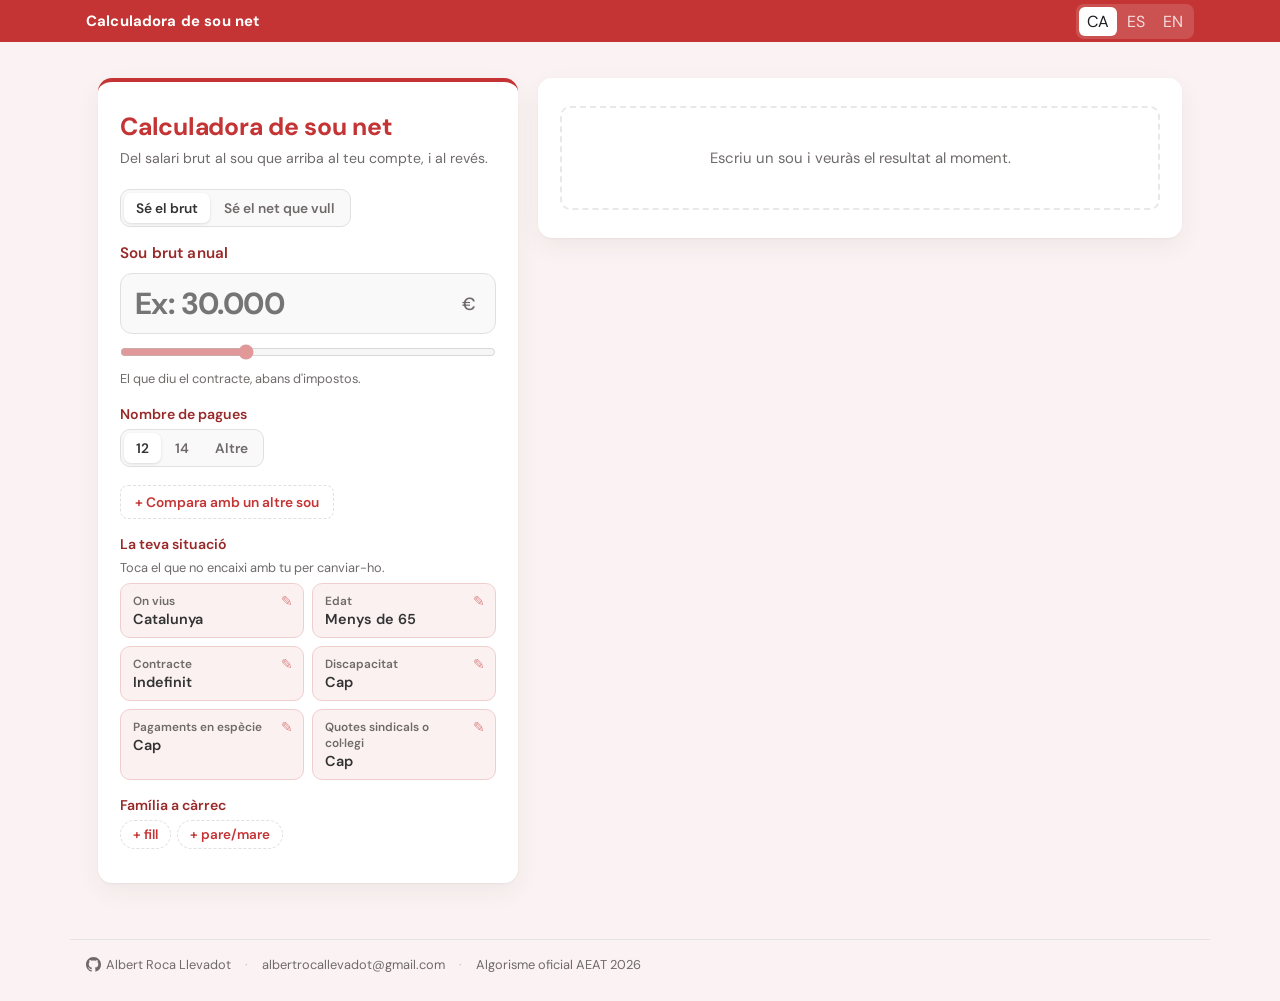
==== commit d4d36543: "feat(frontend): redesign calculator as a single live page - Live results with a big salary input and" ====
--- a/frontend/index.html
+++ b/frontend/index.html
@@ -3,10 +3,11 @@
 <head>
     <meta charset="UTF-8">
     <meta name="viewport" content="width=device-width, initial-scale=1.0">
-    <title>Calculadora d'impostos per al treballador</title>
+    <title>Calculadora de sou net</title>
+    <meta name="description" content="Del sou brut al net (i al revés) amb l'algorisme oficial de retencions de l'AEAT 2026.">
     <link rel="icon" type="image/x-icon" href="logo.ico">
     <link rel="preconnect" href="https://fonts.googleapis.com">
-    <link href="https://fonts.googleapis.com/css2?family=Inter:wght@400;500;600;700&display=swap" rel="stylesheet">
+    <link href="https://fonts.googleapis.com/css2?family=DM+Sans:wght@400;500;600;700;800&display=swap" rel="stylesheet">
     <link rel="stylesheet" href="style.css">
 </head>
 <body>
@@ -14,92 +15,30 @@
 
     <div class="page-wrapper">
         <div class="main-grid">
-
-            <!-- LEFT: form -->
             <div class="form-panel">
-                <h1>Calculadora de sou net</h1>
-                <p class="page-subtitle">Del salari brut al sou que arriba al teu compte.</p>
-                <form id="irpfForm">
-                    <div class="form-row">
-                        <label for="gross">Sou brut anual <span class="req">*</span></label>
-                        <div class="input-affix">
-                            <input type="text" inputmode="decimal" data-money autocomplete="off" id="gross" name="gross" required placeholder="Ex: 30.000">
-                        </div>
-                    </div>
-
+                <div id="formIntro"></div>
+                <form id="calcForm" onsubmit="return false" novalidate>
+                    <div id="amountBlock" style="display:contents"></div>
                     <div id="profileFields" style="display:contents"></div>
-
-                    <button type="submit" class="btn-submit">Calcular</button>
                 </form>
             </div>
 
-            <!-- RIGHT: results -->
             <div class="result-panel">
-                <div class="result-placeholder" id="resultPlaceholder">
-                    Omple el formulari i prem <strong>Calcular</strong> per veure els resultats aquí.
-                </div>
+                <div class="result-placeholder" id="resultPlaceholder"></div>
                 <div id="result" aria-live="polite"></div>
                 <div id="walkthrough"></div>
-                <div id="plots"></div>
             </div>
-
         </div>
     </div>
+
+    <button type="button" class="result-dock" id="resultDock" hidden></button>
 
     <footer class="site-footer" id="site-footer"></footer>
 
     <script src="shared.js"></script>
     <script src="profile.js"></script>
     <script src="walkthrough.js"></script>
-    <script>
-    Profile.mount(document.getElementById('profileFields'), {
-        grossForGroup: () => readMoney('gross'),
-        watchIds: ['gross'],
-    });
-
-    function renderResult(r, npagues) {
-        const heroSub = [`Net anual: <b>${fmtEur(salaryNetAnnual(r))}</b>`];
-        if (npagues !== 12) heroSub.push(`Equivalent mensual (÷12): ${fmtEur(r.sou_net_mensual_equivalent)}`);
-        return resultHero(`Sou net per paga (${npagues})`, fmtEur(r.sou_net_per_paga), heroSub.join(' · '))
-            + salaryBreakdown(r, npagues);
-    }
-
-    // Form submit
-    let requestSeq = 0;
-    document.getElementById('irpfForm').addEventListener('submit', async function(e) {
-        e.preventDefault();
-        const seq = ++requestSeq;
-        const profile = Profile.read();
-        const data = { gross: readMoney('gross'), ...profile };
-
-        const resultEl = document.getElementById('result');
-        const plotsEl = document.getElementById('plots');
-        const wtEl = document.getElementById('walkthrough');
-        document.getElementById('resultPlaceholder').style.display = 'none';
-        wtEl.innerHTML = '';
-        showLoading(resultEl);
-        plotsEl.innerHTML = '';
-        const restoreButton = setSubmitting(this);
-
-        try {
-            const result = await postApi('/api/calculate', data);
-            if (seq !== requestSeq) return; // ja hi ha una petició més nova
-            resultEl.innerHTML = renderResult(result, data.n_pagues);
-            if (result.walkthrough) Walkthrough.render(wtEl, result.walkthrough, null, { region: profile.region });
-
-            if (Array.isArray(result.plots)) {
-                plotsEl.innerHTML = result.plots
-                    .map((img, i) => chartCard(img, 'Gràfic ' + (i + 1), i === 0 ? 'pie' : 'lines'))
-                    .join('');
-            }
-            scrollToResultsIfStacked();
-        } catch (err) {
-            if (seq !== requestSeq) return;
-            showError(resultEl, err.message);
-        } finally {
-            restoreButton();
-        }
-    });
-    </script>
+    <script src="charts.js"></script>
+    <script src="app.js"></script>
 </body>
 </html>
--- a/frontend/style.css
+++ b/frontend/style.css
@@ -1,18 +1,25 @@
 :root {
-    --primary: #e2231a;
-    --primary-dark: #b81b13;
-    --primary-light: #fff1f0;
-    --primary-border: #fbd5d2;
-    --bg: #f3f3f3;
+    /* Paleta "Refined": vermell a l'estil de Softcatalà, reservat per a la marca i per als impostos */
+    --primary: #c43434;
+    --primary-dark: #a12a2a;
+    --primary-light: #fbf2f1;
+    --primary-border: #efd3d0;
+    --ink: #333333;
+    --bg: #f5f4f3;
     --card: #ffffff;
-    --shadow: 0 2px 16px rgba(0,0,0,0.08);
+    --shadow: 0 1px 2px rgba(51,40,40,0.05), 0 8px 24px rgba(51,40,40,0.06);
     --radius: 14px;
-    --input-bg: #f8f8f8;
-    --input-border: #ddd;
-    --line: #eeeeee;
-    --text: #1a1a1a;
-    --text-muted: #666;
-    --navbar-h: 45px;
+    --input-bg: #faf9f9;
+    --input-border: #e2dfdf;
+    --line: #eeecec;
+    --text: #333333;
+    --text-muted: #6f6a6a;
+    --soft: #f8f7f6;
+    --navbar-h: 50px;
+    --c-net: #2f7a5f;
+    --c-ss: #d9a03f;
+    --c-irpf: #c43434;
+    --c-esp: #8a8f98;
 }
 
 *, *::before, *::after { box-sizing: border-box; }
@@ -21,7 +28,7 @@
     margin: 0;
     padding: 0;
     min-height: 100vh;
-    font-family: 'Inter', Arial, sans-serif;
+    font-family: 'DM Sans', Helvetica, Arial, sans-serif;
     background: var(--bg);
     color: var(--text);
 }
@@ -64,27 +71,9 @@
     color: #fff;
     border-bottom-color: rgba(255,255,255,0.6);
 }
-.navbar-author {
-    display: inline-flex;
-    align-items: center;
-    gap: 6px;
-    color: rgba(255,255,255,0.55) !important;
-    font-size: 0.79em !important;
-    font-weight: 500 !important;
-    padding: 0.5em 0.6em !important;
-    border-bottom: none !important;
-}
-.navbar-author:hover {
-    color: rgba(255,255,255,0.9) !important;
-    border-bottom-color: transparent !important;
-}
-.navbar-author svg {
-  transform: translateY(2.5px);
-}
 @media (max-width: 480px) {
     .navbar-inner { padding: 0 6px; }
     .navbar a { font-size: 0.84em; padding: 0.95em 0.65em; }
-    .navbar-author-name { display: none; }
 }
 
 /* ---- Page layout ---- */
@@ -190,7 +179,7 @@
     font-size: 0.9em;
     color: var(--text-muted);
 }
-.grup-collapsed[hidden], select[hidden], .field-hint[hidden] { display: none; }
+.grup-collapsed[hidden], select[hidden], .field-hint[hidden], .form-row[hidden] { display: none; }
 .grup-ok { color: #1a7f37; font-weight: 700; margin-right: 4px; }
 
 input[type="number"],
@@ -473,8 +462,10 @@
 .remove-btn:hover { background: var(--primary-light); color: var(--primary); }
 
 /* ---- Resultats ---- */
-#result:not(:empty),
-#plots:not(:empty) { animation: fade-in 0.3s ease-out; }
+#result:not(:empty) { animation: fade-in 0.3s ease-out; }
+#result { transition: opacity 0.2s; }
+#result.is-loading { opacity: 0.55; }
+.result-placeholder[hidden] { display: none; }
 @keyframes fade-in {
     from { opacity: 0; transform: translateY(4px); }
     to   { opacity: 1; transform: none; }
@@ -566,44 +557,6 @@
     border-radius: 10px;
     padding: 12px 14px;
     font-size: 0.92em;
-}
-
-/* ---- Gràfics ---- */
-#plots { display: flex; flex-direction: column; gap: 16px; margin-top: 22px; }
-#plots:empty { display: none; }
-.chart-card {
-    display: flex;
-    justify-content: center;
-    padding: 14px;
-    border: 1px solid var(--line);
-    border-radius: 12px;
-    background: #fff;
-    cursor: zoom-in;
-    transition: box-shadow 0.15s;
-}
-.chart-card:hover { box-shadow: 0 2px 12px rgba(0,0,0,0.07); }
-.chart-card img { width: 100%; height: auto; display: block; }
-.chart-card.chart-pie img { max-width: 380px; }
-.chart-card.chart-lines img { max-width: 560px; }
-
-.chart-lightbox {
-    position: fixed;
-    inset: 0;
-    z-index: 200;
-    background: rgba(20,20,20,0.82);
-    display: flex;
-    align-items: flex-start;
-    justify-content: center;
-    overflow: auto;
-    padding: 24px 12px;
-    cursor: zoom-out;
-    animation: fade-in 0.15s ease-out;
-}
-.chart-lightbox img {
-    max-width: min(100%, 900px);
-    height: auto;
-    border-radius: 10px;
-    background: #fff;
 }
 
 /* ---- Mobile ---- */
@@ -686,3 +639,287 @@
     .wt-wf { grid-template-columns: 84px 1fr auto; gap: 6px 8px; }
     .wt-lab code { display: none; }
 }
+
+
+/* ==== Capçalera: marca + idioma ==== */
+.navbar-brand { color: #fff; text-decoration: none; font-weight: 700; font-size: 0.95em; padding: 0.75em 0; letter-spacing: 0.01em; }
+.navbar a.navbar-brand { border-bottom: none; padding: 0.75em 0; color: #fff; }
+.lang-switch { display: inline-flex; gap: 2px; background: rgba(255,255,255,0.14); border-radius: 8px; padding: 2px; }
+.lang-switch button { font: 600 0.78em var(--font, inherit); font-family: inherit; color: rgba(255,255,255,0.8); background: transparent; border: 0; border-radius: 6px; padding: 4px 8px; cursor: pointer; }
+.lang-switch button[aria-pressed="true"] { background: #fff; color: var(--primary); }
+.lang-switch button:focus-visible { outline: 2px solid #fff; outline-offset: 1px; }
+
+/* ==== Entrada principal (sou o net) ==== */
+.mode-switch, .unit-tabs { display: inline-flex; flex-wrap: wrap; gap: 2px; padding: 3px; border-radius: 10px; background: var(--input-bg); border: 1.5px solid var(--input-border); align-self: flex-start; }
+.mode-switch button, .unit-tabs button { font: inherit; font-size: 0.86em; font-weight: 600; color: var(--text-muted); background: transparent; border: 0; border-radius: 7px; padding: 6px 12px; cursor: pointer; }
+.mode-switch button[aria-pressed="true"], .unit-tabs button[aria-pressed="true"] { background: #fff; color: var(--text); box-shadow: 0 1px 3px rgba(0,0,0,0.12); }
+.mode-switch button:focus-visible, .unit-tabs button:focus-visible { outline: 2px solid var(--primary); outline-offset: 1px; }
+
+.hero-input { display: flex; flex-direction: column; gap: 10px; }
+.hero-input label { font-size: 0.95em; font-weight: 600; color: var(--text); }
+.input-affix.big input { font-size: 1.9rem; font-weight: 700; letter-spacing: -0.02em; padding: 10px 64px 10px 14px; border-radius: 12px; }
+.input-affix.big .money-unit { font-size: 1.1rem; right: 10px; }
+.range { width: 100%; accent-color: var(--primary); margin: 0; }
+.range.empty { opacity: 0.5; }
+.chips .pill { padding: 5px 12px; font-size: 0.82em; }
+
+.compare-box { display: flex; flex-direction: column; gap: 10px; padding-top: 2px; }
+.compare-box .add-btn { margin-top: 0; }
+
+/* ==== Família com a xips ==== */
+.chip-row { display: flex; flex-wrap: wrap; gap: 6px; }
+.chip { display: inline-flex; align-items: center; border: 1.5px solid var(--input-border); background: #fff; border-radius: 20px; font-size: 0.84em; font-weight: 500; overflow: hidden; }
+.chip.editing { border-color: var(--primary); background: var(--primary-light); }
+.chip-main, .chip-x { font: inherit; color: var(--text); background: transparent; border: 0; cursor: pointer; padding: 5px 4px 5px 12px; }
+.chip-x { padding: 5px 10px 5px 6px; color: #999; font-size: 1.05em; line-height: 1; }
+.chip-x:hover { color: var(--primary); }
+.chip-add { font: inherit; font-size: 0.84em; font-weight: 600; color: var(--primary); border-style: dashed; border-color: var(--primary-border); padding: 5px 12px; cursor: pointer; }
+.chip-add:hover { background: var(--primary-light); }
+.chip-main:focus-visible, .chip-x:focus-visible, .chip-add:focus-visible { outline: 2px solid var(--primary); outline-offset: -2px; }
+.member-editor { border: 1.5px solid var(--primary-border); border-radius: 10px; padding: 12px; background: #fff; display: flex; flex-direction: column; gap: 11px; animation: fade-in 0.2s ease-out; }
+.member-editor .add-btn { margin-top: 0; }
+.family-effect { font-size: 0.84em; color: #1a6b3c; background: #eef7f1; border-radius: 8px; padding: 7px 10px; font-weight: 500; }
+.family-effect[hidden] { display: none; }
+
+/* ==== Resultats ==== */
+.hero-top { display: flex; justify-content: space-between; align-items: center; gap: 10px; flex-wrap: wrap; margin-bottom: 8px; }
+.result-hero .unit-tabs { background: rgba(255,255,255,0.6); border-color: var(--primary-border); }
+.share-btn { font: inherit; font-size: 0.8em; font-weight: 600; color: var(--primary-dark); background: transparent; border: 1px solid var(--primary-border); border-radius: 8px; padding: 5px 10px; cursor: pointer; }
+.share-btn:hover { background: #fff; }
+.result-hero-value { font-size: 2.6em; }
+.result-hero-sub + .result-hero-sub { margin-top: 4px; }
+
+.res-block { margin-top: 26px; display: flex; flex-direction: column; gap: 10px; }
+.res-title { margin: 0; font-size: 0.74em; font-weight: 700; letter-spacing: 0.07em; text-transform: uppercase; color: var(--primary); padding-bottom: 6px; border-bottom: 2px solid var(--primary-border); }
+.section-lead { margin: 0; font-size: 0.9em; color: var(--text-muted); }
+
+.money-bar { display: flex; height: 34px; border-radius: 8px; overflow: hidden; gap: 2px; }
+.money-bar.thin { height: 12px; border-radius: 6px; }
+.money-bar div { display: flex; align-items: center; justify-content: center; color: #fff; font-size: 0.78em; font-weight: 600; min-width: 0; overflow: hidden; white-space: nowrap; transition: flex 0.35s; }
+.seg-net { background: var(--c-net); } .seg-ss { background: var(--c-ss); } .seg-irpf { background: var(--c-irpf); } .seg-esp { background: var(--c-esp); }
+.money-legend { display: grid; gap: 6px; font-size: 0.9em; font-variant-numeric: tabular-nums; }
+.money-legend > div { display: grid; grid-template-columns: auto 1fr auto 3.2em; gap: 8px; align-items: center; }
+.money-legend .lg-p { color: var(--text-muted); text-align: right; }
+.sw { width: 11px; height: 11px; border-radius: 3px; display: inline-block; }
+
+.cmp { display: grid; grid-template-columns: 1fr 1fr; gap: 10px; }
+.cmp-col { border: 1.5px solid var(--input-border); border-radius: 12px; padding: 12px 14px; display: flex; flex-direction: column; gap: 3px; font-variant-numeric: tabular-nums; min-width: 0; }
+.cmp-col.new { border-color: var(--c-net); background: #f2f8f5; }
+.cmp-h { font-size: 0.8em; font-weight: 600; color: var(--text-muted); }
+.cmp-big { font-size: 1.6em; font-weight: 700; letter-spacing: -0.02em; }
+.cmp-l { font-size: 0.78em; color: var(--text-muted); margin-bottom: 4px; }
+.cmp-row { display: flex; justify-content: space-between; gap: 8px; font-size: 0.86em; }
+.cmp-delta { border-radius: 8px; padding: 9px 12px; font-size: 0.9em; font-variant-numeric: tabular-nums; }
+.cmp-delta.up { background: #eef7f1; color: #1a6b3c; } .cmp-delta.down { background: var(--primary-light); color: var(--primary-dark); }
+
+.pg-cards { display: grid; grid-template-columns: repeat(auto-fit, minmax(150px, 1fr)); gap: 10px; }
+.pg-card { font: inherit; text-align: left; color: var(--text); background: #fff; border: 1.5px solid var(--input-border); border-radius: 12px; padding: 12px 14px; display: flex; flex-direction: column; gap: 2px; cursor: pointer; font-variant-numeric: tabular-nums; }
+.pg-card:hover { border-color: #c4c4c4; }
+.pg-card.on { border-color: var(--primary); background: var(--primary-light); }
+.pg-card:focus-visible { outline: 2px solid var(--primary); outline-offset: 2px; }
+.pg-n { font-size: 0.8em; font-weight: 600; color: var(--text-muted); }
+.pg-v { font-size: 1.5em; font-weight: 700; letter-spacing: -0.02em; }
+.pg-s { font-size: 0.8em; color: var(--text-muted); }
+.pg-foot { display: flex; justify-content: space-between; align-items: flex-start; gap: 12px; flex-wrap: wrap; }
+.pg-foot .field-hint { flex: 1 1 240px; }
+.pg-other { display: inline-flex; align-items: center; gap: 6px; font-size: 0.82em; color: var(--text-muted); font-weight: 500; }
+.pg-other select { width: auto; padding: 4px 8px; }
+
+.slip-tabs { margin-bottom: 2px; }
+.slip { min-width: 0; background: #fbfbf8; border: 1px solid #d9d9cf; border-radius: 6px; padding: 14px 16px; font-family: ui-monospace, Menlo, Consolas, monospace; font-size: 0.8em; color: #222; display: flex; flex-direction: column; gap: 8px; }
+.slip table { width: 100%; border-collapse: collapse; font-variant-numeric: tabular-nums; }
+.slip th { text-align: left; font-weight: 700; border-bottom: 1px solid #999; padding: 8px 0 3px; text-transform: uppercase; font-size: 0.9em; letter-spacing: 0.04em; }
+.slip td { padding: 3px 0; vertical-align: top; }
+.slip .n { text-align: right; white-space: nowrap; padding-left: 10px; }
+.slip .tot td { border-top: 1px solid #222; font-weight: 700; }
+.slip .liq { display: flex; justify-content: space-between; gap: 10px; background: #222; color: #fbfbf8; padding: 8px 10px; font-weight: 700; font-size: 1.1em; }
+.slip-foot { font-size: 0.92em; color: #666; }
+
+.chart-wrap { display: flex; flex-direction: column; gap: 4px; }
+.chart { width: 100%; height: auto; display: block; touch-action: pan-y; }
+.chart .grid { stroke: #ececec; }
+.chart .tick { font-size: 11px; fill: #888; font-family: inherit; }
+.chart .gap { fill: var(--c-irpf); fill-opacity: 0.1; }
+.chart .gross { stroke: #9a9a9a; stroke-dasharray: 4 4; }
+.chart .net { fill: none; stroke: var(--c-net); stroke-width: 2.5; }
+.chart .marg { fill: none; stroke: var(--c-irpf); stroke-width: 2; }
+.chart .lbl { font-size: 11.5px; font-weight: 600; fill: #555; font-family: inherit; }
+.chart .lbl-net { fill: var(--c-net); } .chart .lbl-gross { fill: #888; }
+.chart .mark line, .chart .mark-v { stroke: #1a1a1a; stroke-width: 1; }
+.chart .mark circle { fill: var(--c-net); stroke: #fff; stroke-width: 2; }
+.chart .mark-1 circle { fill: #1a1a1a; }
+.chart .mark-v.mark-1 { stroke-dasharray: 3 3; }
+.chart .hover-line { stroke: #bbb; }
+.chart-sub { font-size: 0.75em; color: var(--text-muted); font-weight: 600; margin-top: 6px; }
+.chart-read { font-size: 0.85em; color: var(--text-muted); font-variant-numeric: tabular-nums; min-height: 1.4em; }
+.chart-read b { color: var(--text); }
+
+details.all-figures { margin-top: 26px; }
+.all-figures-body { padding: 14px; }
+
+/* ==== Glossari ==== */
+.gloss { border-bottom: 1.5px dotted currentColor; cursor: help; position: relative; text-decoration: none; }
+.gloss:focus-visible { outline: 2px solid var(--primary); outline-offset: 2px; border-radius: 2px; }
+.gloss::after {
+    content: attr(data-tip); position: absolute; left: 0; top: calc(100% + 6px); z-index: 30;
+    width: max-content; max-width: min(260px, 70vw); white-space: normal;
+    background: #1a1a1a; color: #fff; font-size: 12px; font-weight: 400; line-height: 1.4; letter-spacing: 0; text-transform: none;
+    padding: 8px 10px; border-radius: 8px; box-shadow: 0 4px 14px rgba(0,0,0,0.18);
+    opacity: 0; visibility: hidden; transition: opacity 0.15s; pointer-events: none;
+}
+.gloss:hover::after, .gloss:focus-visible::after, .gloss.open::after { opacity: 1; visibility: visible; }
+
+@media (max-width: 480px) {
+    .input-affix.big input { font-size: 1.6rem; }
+    .result-hero-value { font-size: 2.2em; }
+    .cmp { grid-template-columns: 1fr; }
+}
+@media (max-width: 480px) {
+    .result-hero .unit-tabs { flex-wrap: nowrap; }
+    .result-hero .unit-tabs button { padding: 5px 9px; font-size: 0.8em; white-space: nowrap; }
+}
+
+
+/* ==== Refined: capçalera blanca, controls en gris fosc, vermell només per a marca i impostos ==== */
+.navbar { background: #fff; border-top: 4px solid var(--primary); border-bottom: 1px solid var(--line); box-shadow: none; }
+.navbar a.navbar-brand, .navbar-brand { color: var(--primary); font-weight: 700; }
+.lang-switch { background: var(--soft); border: 1px solid var(--line); }
+.lang-switch button { color: var(--text-muted); }
+.lang-switch button[aria-pressed="true"] { background: var(--ink); color: #fff; }
+.lang-switch button:focus-visible { outline-color: var(--ink); }
+h1 { color: var(--ink); }
+.pill.selected { background: var(--ink); border-color: var(--ink); color: #fff; }
+.switch input[type="checkbox"]:checked + .slider { background: var(--ink); }
+summary { color: var(--ink); }
+summary:hover { background: var(--soft); }
+.range { accent-color: var(--ink); }
+.result-hero { background: var(--soft); border-color: var(--line); }
+.result-hero-label { color: var(--text-muted); }
+.result-hero-value { color: var(--c-net); }
+.result-hero .unit-tabs { background: #fff; border-color: var(--line); }
+.share-btn { color: var(--ink); border-color: var(--input-border); }
+.res-title, .result-section-title { color: var(--text-muted); border-bottom: 1px solid var(--line); }
+.pg-card.on { border-color: var(--ink); background: var(--soft); }
+.chip.editing { border-color: var(--ink); background: var(--soft); }
+.member-editor { border-color: var(--input-border); }
+.add-btn { color: var(--ink); border-color: var(--input-border); }
+.add-btn:hover { background: var(--soft); border-color: var(--ink); }
+.chip-add { color: var(--ink); border-color: var(--input-border); }
+.chip-add:hover { background: var(--soft); }
+input[type="number"]:focus, input[type="text"]:focus, select:focus { border-color: var(--ink); box-shadow: 0 0 0 3px rgba(51,51,51,0.08); }
+.cmp-col.new { background: #f2f7f4; }
+
+/* ==== Grup de cotització ==== */
+.field-label { font-weight: 600; font-size: 0.88em; color: var(--text); }
+.grup-list { display: grid; gap: 6px; }
+.grup-opt { font: inherit; text-align: left; color: var(--text); background: #fff; border: 1.5px solid var(--input-border); border-radius: 10px; padding: 8px 12px; cursor: pointer; display: flex; flex-direction: column; gap: 1px; }
+.grup-opt b { font-size: 0.88em; } .grup-opt span { font-size: 0.78em; color: var(--text-muted); }
+.grup-opt.on { border-color: var(--ink); background: var(--soft); }
+.grup-opt:focus-visible { outline: 2px solid var(--ink); outline-offset: 2px; }
+#grupRow.flash { animation: flash 1.4s ease-out; border-radius: 10px; }
+@keyframes flash { 0%, 40% { box-shadow: 0 0 0 4px rgba(196,52,52,0.25); } 100% { box-shadow: 0 0 0 0 transparent; } }
+.link-btn { font: inherit; color: var(--primary); background: none; border: 0; padding: 0; text-decoration: underline; text-underline-offset: 2px; cursor: pointer; }
+
+/* ==== El teu cas ==== */
+.case-chip { font: inherit; font-size: 0.84em; padding: 5px 12px; cursor: pointer; color: var(--text-muted); }
+.case-chip.set { color: var(--text); border-color: var(--ink); font-weight: 600; }
+.case-chip:focus-visible { outline: 2px solid var(--ink); outline-offset: 2px; }
+.case-editor { border: 1.5px solid var(--input-border); border-radius: 10px; padding: 12px; background: #fff; display: flex; flex-direction: column; gap: 10px; }
+.case-editor[hidden], .case-editor [data-panel][hidden] { display: none; }
+.case-editor [data-panel] { display: flex; flex-direction: column; gap: 8px; }
+.case-editor .add-btn { margin-top: 0; }
+.form-row.what-if[hidden], #grupRow[hidden] { display: none; }
+.what-if-list { display: grid; gap: 6px; }
+.what-if-item { font: inherit; font-size: 0.86em; display: flex; justify-content: space-between; gap: 10px; text-align: left; color: var(--text); background: var(--soft); border: 1px dashed var(--input-border); border-radius: 8px; padding: 7px 10px; cursor: pointer; font-variant-numeric: tabular-nums; }
+.what-if-item:hover { border-style: solid; border-color: var(--ink); }
+.what-if-item b.up { color: var(--c-net); } .what-if-item b.down { color: var(--c-irpf); }
+.family-effect { color: var(--c-up); }
+.pg-controls { display: flex; flex-direction: column; gap: 6px; align-items: flex-end; }
+
+/* ==== Mòbil: barra fixa amb el resultat ==== */
+.result-dock { position: fixed; left: 0; right: 0; bottom: 0; z-index: 90; display: flex; align-items: center; justify-content: space-between; gap: 12px;
+    font: inherit; color: #fff; background: var(--ink); border: 0; cursor: pointer; text-align: left;
+    padding: 12px max(16px, env(safe-area-inset-right, 0px)) calc(12px + env(safe-area-inset-bottom, 0px)) max(16px, env(safe-area-inset-left, 0px));
+    box-shadow: 0 -4px 16px rgba(0,0,0,0.15); }
+.result-dock[hidden] { display: none; }
+.result-dock b { font-size: 1.35em; margin-left: auto; font-variant-numeric: tabular-nums; }
+
+/* ==== La teva situació: rajoles clicables ==== */
+.case-grid { display: grid; grid-template-columns: repeat(auto-fill, minmax(150px, 1fr)); gap: 8px; }
+.case-tile { font: inherit; text-align: left; cursor: pointer; display: flex; flex-direction: column; gap: 1px; position: relative;
+    padding: 9px 30px 9px 12px; border-radius: 10px; border: 1.5px solid var(--primary-border); background: var(--primary-light); color: var(--text);
+    transition: border-color .15s, background .15s, transform .1s; }
+.case-tile::after { content: '✎'; position: absolute; right: 10px; top: 9px; font-size: 0.85em; color: var(--primary); opacity: .55; }
+.case-tile:hover { border-color: var(--primary); }
+.case-tile:active { transform: scale(.98); }
+.case-tile .ct-l { font-size: 0.74em; color: var(--text-muted); font-weight: 600; }
+.case-tile .ct-v { font-size: 0.9em; font-weight: 600; }
+.case-tile.set { background: var(--card); border-color: var(--primary); }
+.case-tile.set .ct-v { color: var(--primary-dark); }
+.case-tile.editing { border-color: var(--primary); box-shadow: 0 0 0 3px var(--primary-border); }
+.case-tile:focus-visible { outline: 2px solid var(--primary); outline-offset: 2px; }
+.fx { font-size: 0.74em; font-weight: 700; margin-top: 2px; font-variant-numeric: tabular-nums; }
+.fx.up { color: var(--c-up); } .fx.down { color: var(--c-down); }
+.case-editor { border-color: var(--primary-border); }
+
+/* ==== Nombre de pagues ==== */
+.pagues-row { display: flex; gap: 8px; align-items: center; flex-wrap: wrap; }
+.pagues-row select { width: auto; padding: 6px 10px; }
+.pagues-row select[hidden], .extra-pct[hidden] { display: none; }
+.extra-pct { display: flex; align-items: center; gap: 8px; flex-wrap: wrap; font-size: 0.84em; color: var(--text-muted); }
+.extra-pct select { width: auto; padding: 5px 8px; font-size: 0.95em; }
+.extra-pct .gloss { border: 0; color: var(--primary); }
+
+/* ==== Com es calcula (pla) ==== */
+.wt-h { display: flex; justify-content: space-between; gap: 10px; align-items: baseline; }
+.wt-tot-n { font-variant-numeric: tabular-nums; color: var(--text); }
+.wt-lab small { display: block; color: var(--text-muted); font-size: 0.85em; }
+.wt-rate { color: var(--text-muted); margin-left: 6px; font-size: 0.92em; }
+.wt-src { font-size: 0.8em; color: var(--text-muted); align-self: flex-start; }
+.wt-card { background: var(--soft); border-color: var(--line); }
+.wt { counter-reset: wtstep; }
+.wt-card .wt-h { counter-increment: wtstep; }
+.wt-card .wt-h::before { content: counter(wtstep) " · "; white-space: pre; }
+.wt-h { justify-content: flex-start; }
+.wt-tot-n { margin-left: auto; }
+
+/* ==== Estil final (triat al laboratori d'estil) ====
+   vermell · color intens · fons tenyit · DM Sans · capçalera de color ·
+   resultat en caixa de color XL · gràfic monocrom */
+:root {
+    --primary-dark: color-mix(in srgb, var(--primary) 78%, black);
+    --primary-light: color-mix(in srgb, var(--primary) 7%, var(--card));
+    --primary-border: color-mix(in srgb, var(--primary) 24%, var(--card));
+    --bg: color-mix(in srgb, var(--primary) 6%, var(--card));
+    --ink: var(--primary);
+    /* Gràfic monocrom: tons del color principal */
+    --c-net: var(--primary);
+    --c-irpf: color-mix(in srgb, var(--primary) 55%, var(--card));
+    --c-ss: color-mix(in srgb, var(--primary) 28%, var(--card));
+    /* Pujades i baixades del net: sempre verd / vermell */
+    --c-up: #2f7a5f;
+    --c-down: #c43434;
+}
+html, body, button, input, select { font-family: 'DM Sans', Helvetica, Arial, sans-serif; }
+.money-bar div:not(.seg-net) { color: var(--text); }
+
+h1 { color: var(--primary); }
+.form-panel { border-top: 4px solid var(--primary); }
+.field-label, .hero-input label { color: var(--primary-dark); }
+.range { accent-color: var(--primary); }
+
+.navbar { background: var(--primary); border-top: 0; border-bottom: 0; }
+.navbar a.navbar-brand, .navbar-brand { color: #fff; }
+.lang-switch { background: rgba(255,255,255,.14); border-color: transparent; }
+.lang-switch button { color: rgba(255,255,255,.8); }
+.lang-switch button[aria-pressed="true"] { background: #fff; color: #1c1d20; }
+.lang-switch button:focus-visible { outline-color: #fff; }
+
+.result-hero { background: var(--primary); border-color: var(--primary); color: #fff; }
+.result-hero :is(.result-hero-value, .result-hero-label, .result-hero-sub, .link-btn) { color: #fff; }
+.result-hero .unit-tabs { background: rgba(255,255,255,.15); border-color: transparent; }
+.result-hero .unit-tabs button { color: rgba(255,255,255,.85); }
+.result-hero .unit-tabs button[aria-pressed="true"] { background: #fff; color: var(--primary-dark); }
+.result-hero-value { font-size: 3.6em; letter-spacing: -0.03em; }
+@media (max-width: 480px) { .result-hero-value { font-size: 2.8em; } }
+.cmp-col.new { background: var(--primary-light); }
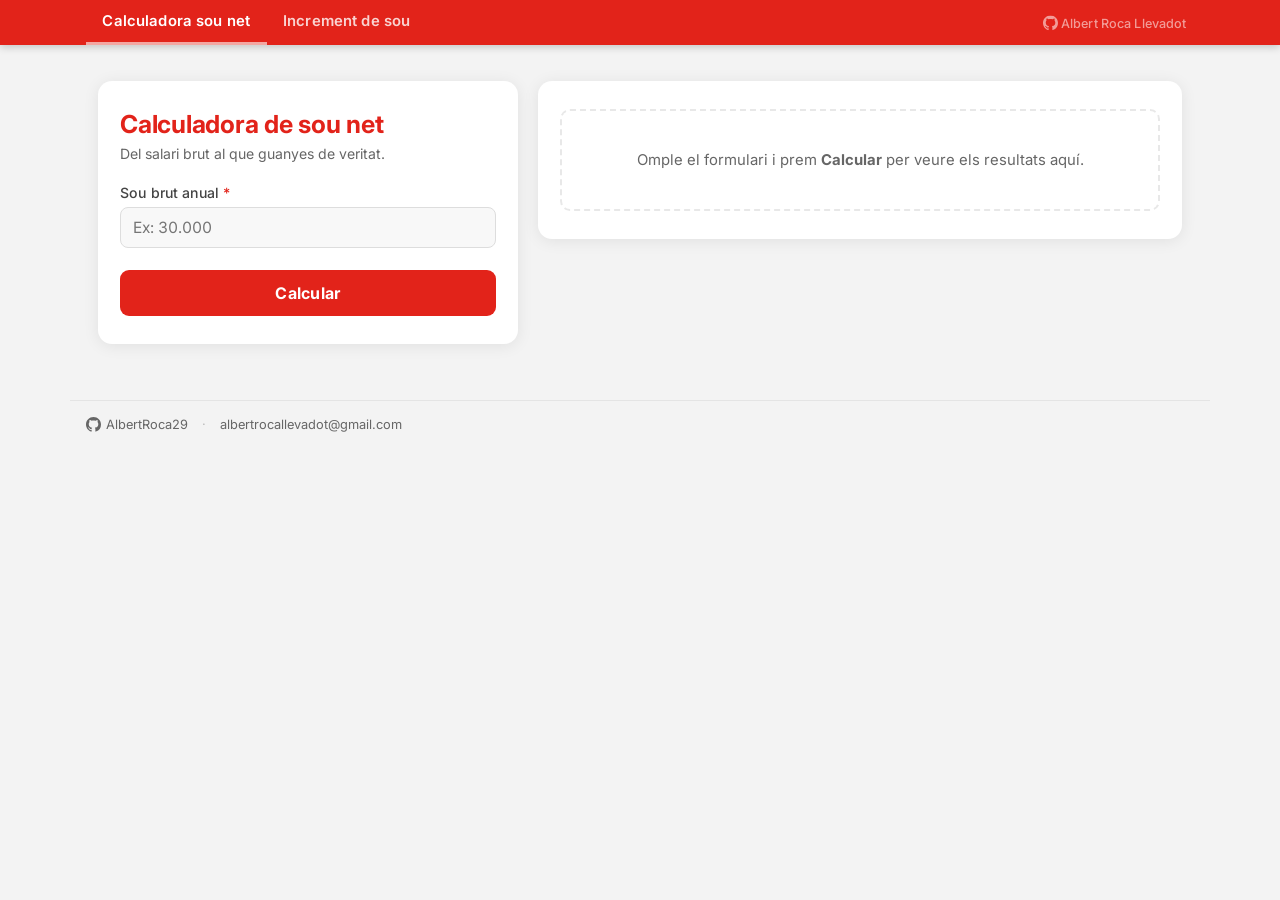
==== commit 28eb0409: "feat(frontend): show real net pay with the payslip amount beside it The hero shows real net per paym" ====
--- a/frontend/index.html
+++ b/frontend/index.html
@@ -3,11 +3,10 @@
 <head>
     <meta charset="UTF-8">
     <meta name="viewport" content="width=device-width, initial-scale=1.0">
-    <title>Calculadora de sou net</title>
-    <meta name="description" content="Del sou brut al net (i al revés) amb l'algorisme oficial de retencions de l'AEAT 2026.">
+    <title>Calculadora d'impostos per al treballador</title>
     <link rel="icon" type="image/x-icon" href="logo.ico">
     <link rel="preconnect" href="https://fonts.googleapis.com">
-    <link href="https://fonts.googleapis.com/css2?family=DM+Sans:wght@400;500;600;700;800&display=swap" rel="stylesheet">
+    <link href="https://fonts.googleapis.com/css2?family=Inter:wght@400;500;600;700&display=swap" rel="stylesheet">
     <link rel="stylesheet" href="style.css">
 </head>
 <body>
@@ -15,30 +14,133 @@
 
     <div class="page-wrapper">
         <div class="main-grid">
+
+            <!-- LEFT: form -->
             <div class="form-panel">
-                <div id="formIntro"></div>
-                <form id="calcForm" onsubmit="return false" novalidate>
-                    <div id="amountBlock" style="display:contents"></div>
+                <h1>Calculadora de sou net</h1>
+                <p class="page-subtitle">Del salari brut al que guanyes de veritat.</p>
+                <form id="irpfForm">
+                    <div class="form-row">
+                        <label for="gross">Sou brut anual <span class="req">*</span></label>
+                        <div class="input-affix">
+                            <input type="text" inputmode="decimal" data-money autocomplete="off" id="gross" name="gross" required placeholder="Ex: 30.000">
+                        </div>
+                    </div>
+
                     <div id="profileFields" style="display:contents"></div>
+
+                    <button type="submit" class="btn-submit">Calcular</button>
                 </form>
             </div>
 
+            <!-- RIGHT: results -->
             <div class="result-panel">
-                <div class="result-placeholder" id="resultPlaceholder"></div>
+                <div class="result-placeholder" id="resultPlaceholder">
+                    Omple el formulari i prem <strong>Calcular</strong> per veure els resultats aquí.
+                </div>
                 <div id="result" aria-live="polite"></div>
                 <div id="walkthrough"></div>
+                <div id="plots"></div>
             </div>
+
         </div>
     </div>
-
-    <button type="button" class="result-dock" id="resultDock" hidden></button>
 
     <footer class="site-footer" id="site-footer"></footer>
 
     <script src="shared.js"></script>
     <script src="profile.js"></script>
     <script src="walkthrough.js"></script>
-    <script src="charts.js"></script>
-    <script src="app.js"></script>
+    <script>
+    Profile.mount(document.getElementById('profileFields'), {
+        grossForGroup: () => readMoney('gross'),
+        watchIds: ['gross'],
+    });
+
+    function renderResult(r, npagues, region) {
+        const ssShare = n => fmtPct(r.base_ss_mensual ? n / r.base_ss_mensual * 100 : NaN);
+        const neg = n => '−' + fmtEur(n);
+        const w = r.walkthrough;
+        const brutAnual = r.rendiment_brut_treball;
+        const netAnual = brutAnual - r.total_ss_anual - r.cuota_irpf_anual;
+        const heroSub = [`Net anual: <b>${fmtEur(netAnual)}</b>`];
+        if (npagues !== 12) heroSub.push(`Equivalent mensual (÷12): ${fmtEur(r.sou_net_mensual_equivalent)}`);
+        const autLabel = region === 'Mitjana espanyola' ? 'autonòmica (mitjana)' : 'catalana';
+        return resultHeroPair(`Sou net per paga (${npagues})`, fmtEur(r.sou_net_per_paga), heroSub.join(' · '),
+                'A la nòmina hi veuràs', fmtEur(r.nomina_net_per_paga), 'per paga')
+            + resultSection('Cotització SS', [
+                ['Base mensual', `<b>${fmtEur(r.base_ss_mensual)}</b>`],
+                [`Contingències (${ssShare(r.ss_contingencies_comunes_mensual)})`, neg(r.ss_contingencies_comunes_mensual), 'sub'],
+                [`Atur (${ssShare(r.ss_atur_mensual)})`, neg(r.ss_atur_mensual), 'sub'],
+                [`Formació (${ssShare(r.ss_formacio_mensual)})`, neg(r.ss_formacio_mensual), 'sub'],
+                [`MEI (${ssShare(r.ss_mei_mensual)})`, neg(r.ss_mei_mensual), 'sub'],
+                ['Total SS', `${neg(r.total_ss_mensual)}/mes<span class="amount-secondary">${neg(r.total_ss_anual)}/any</span>`, 'total'],
+            ])
+            + resultSection('IRPF', [
+                ['Brut anual', fmtEur(r.rendiment_brut_treball)],
+                ['− Cotitzacions SS', neg(r.total_ss_anual), 'minus'],
+                ['− Despeses deduïbles', neg(r.gastos_deducibles), 'minus'],
+                ['− Red. rendiments treball', neg(r.reduccio_rendiments_treball), 'minus'],
+                ['Base liquidable', fmtEur(r.base_imponible), 'total'],
+                ['mínim p/f', fmtEur(r.minim_personal_familiar), 'sub'],
+                ['Quota estatal', fmtEur(w.Q_EST)],
+                [`Quota ${autLabel}`, fmtEur(w.Q_AUT)],
+                ...(w.DED_SMI > 0 ? [['− Deducció per rendiments del treball', neg(w.DED_SMI), 'minus']] : []),
+                ['IRPF anual', `<b>${fmtEur(r.cuota_irpf_anual)}</b>`, 'total'],
+                ['Tipus efectiu', `<b>${fmtPct(r.tipus_efectiu)}</b>`],
+                ['Marginal', `<b>${fmtPct(r.marginal_irpf_percent)}</b>`],
+            ])
+            + resultSection(`Per paga (${npagues})`, [
+                ['Brut', fmtEur(r.gross_per_paga)],
+                ['− SS', neg(r.ss_per_paga), 'minus'],
+                ['− IRPF', neg(r.irpf_per_paga), 'minus'],
+                ['Net', fmtEur(r.sou_net_per_paga), 'total'],
+            ])
+            + resultSection('Anual', [
+                ['Brut', fmtEur(brutAnual)],
+                ['− SS', neg(r.total_ss_anual), 'minus'],
+                [`− IRPF (${fmtPct(r.tipus_efectiu)})`, neg(r.cuota_irpf_anual), 'minus'],
+                ['Net', fmtEur(netAnual), 'total'],
+                ['Et queda del brut', `<b>${fmtPct(brutAnual ? netAnual / brutAnual * 100 : NaN)}</b>`],
+            ]);
+    }
+
+    // Form submit
+    let requestSeq = 0;
+    document.getElementById('irpfForm').addEventListener('submit', async function(e) {
+        e.preventDefault();
+        const seq = ++requestSeq;
+        const profile = Profile.read();
+        const data = { gross: readMoney('gross'), ...profile };
+
+        const resultEl = document.getElementById('result');
+        const plotsEl = document.getElementById('plots');
+        const wtEl = document.getElementById('walkthrough');
+        document.getElementById('resultPlaceholder').style.display = 'none';
+        wtEl.innerHTML = '';
+        showLoading(resultEl);
+        plotsEl.innerHTML = '';
+        const restoreButton = setSubmitting(this);
+
+        try {
+            const result = await postApi('/api/calculate', data);
+            if (seq !== requestSeq) return; // ja hi ha una petició més nova
+            resultEl.innerHTML = renderResult(result, data.n_pagues, profile.region);
+            if (result.walkthrough) Walkthrough.render(wtEl, result.walkthrough, null, { region: profile.region });
+
+            if (Array.isArray(result.plots)) {
+                plotsEl.innerHTML = result.plots
+                    .map((img, i) => chartCard(img, 'Gràfic ' + (i + 1), i === 0 ? 'pie' : 'lines'))
+                    .join('');
+            }
+            scrollToResultsIfStacked();
+        } catch (err) {
+            if (seq !== requestSeq) return;
+            showError(resultEl, err.message);
+        } finally {
+            restoreButton();
+        }
+    });
+    </script>
 </body>
 </html>
--- a/frontend/style.css
+++ b/frontend/style.css
@@ -1,25 +1,18 @@
 :root {
-    /* Paleta "Refined": vermell a l'estil de Softcatalà, reservat per a la marca i per als impostos */
-    --primary: #c43434;
-    --primary-dark: #a12a2a;
-    --primary-light: #fbf2f1;
-    --primary-border: #efd3d0;
-    --ink: #333333;
-    --bg: #f5f4f3;
+    --primary: #e2231a;
+    --primary-dark: #b81b13;
+    --primary-light: #fff1f0;
+    --primary-border: #fbd5d2;
+    --bg: #f3f3f3;
     --card: #ffffff;
-    --shadow: 0 1px 2px rgba(51,40,40,0.05), 0 8px 24px rgba(51,40,40,0.06);
+    --shadow: 0 2px 16px rgba(0,0,0,0.08);
     --radius: 14px;
-    --input-bg: #faf9f9;
-    --input-border: #e2dfdf;
-    --line: #eeecec;
-    --text: #333333;
-    --text-muted: #6f6a6a;
-    --soft: #f8f7f6;
-    --navbar-h: 50px;
-    --c-net: #2f7a5f;
-    --c-ss: #d9a03f;
-    --c-irpf: #c43434;
-    --c-esp: #8a8f98;
+    --input-bg: #f8f8f8;
+    --input-border: #ddd;
+    --line: #eeeeee;
+    --text: #1a1a1a;
+    --text-muted: #666;
+    --navbar-h: 45px;
 }
 
 *, *::before, *::after { box-sizing: border-box; }
@@ -28,7 +21,7 @@
     margin: 0;
     padding: 0;
     min-height: 100vh;
-    font-family: 'DM Sans', Helvetica, Arial, sans-serif;
+    font-family: 'Inter', Arial, sans-serif;
     background: var(--bg);
     color: var(--text);
 }
@@ -71,9 +64,27 @@
     color: #fff;
     border-bottom-color: rgba(255,255,255,0.6);
 }
+.navbar-author {
+    display: inline-flex;
+    align-items: center;
+    gap: 6px;
+    color: rgba(255,255,255,0.55) !important;
+    font-size: 0.79em !important;
+    font-weight: 500 !important;
+    padding: 0.5em 0.6em !important;
+    border-bottom: none !important;
+}
+.navbar-author:hover {
+    color: rgba(255,255,255,0.9) !important;
+    border-bottom-color: transparent !important;
+}
+.navbar-author svg {
+  transform: translateY(2.5px);
+}
 @media (max-width: 480px) {
     .navbar-inner { padding: 0 6px; }
     .navbar a { font-size: 0.84em; padding: 0.95em 0.65em; }
+    .navbar-author-name { display: none; }
 }
 
 /* ---- Page layout ---- */
@@ -179,7 +190,7 @@
     font-size: 0.9em;
     color: var(--text-muted);
 }
-.grup-collapsed[hidden], select[hidden], .field-hint[hidden], .form-row[hidden] { display: none; }
+.grup-collapsed[hidden], select[hidden], .field-hint[hidden] { display: none; }
 .grup-ok { color: #1a7f37; font-weight: 700; margin-right: 4px; }
 
 input[type="number"],
@@ -462,10 +473,8 @@
 .remove-btn:hover { background: var(--primary-light); color: var(--primary); }
 
 /* ---- Resultats ---- */
-#result:not(:empty) { animation: fade-in 0.3s ease-out; }
-#result { transition: opacity 0.2s; }
-#result.is-loading { opacity: 0.55; }
-.result-placeholder[hidden] { display: none; }
+#result:not(:empty),
+#plots:not(:empty) { animation: fade-in 0.3s ease-out; }
 @keyframes fade-in {
     from { opacity: 0; transform: translateY(4px); }
     to   { opacity: 1; transform: none; }
@@ -500,6 +509,31 @@
     font-variant-numeric: tabular-nums;
 }
 
+.result-hero-pair {
+    display: grid;
+    grid-template-columns: minmax(0, 1.5fr) minmax(0, 1fr);
+    gap: 16px;
+    align-items: end;
+}
+.result-hero-side {
+    border-left: 1px solid var(--primary-border);
+    padding-left: 16px;
+}
+.result-hero-side-label {
+    font-size: 0.8em;
+    color: var(--text-muted);
+}
+.result-hero-side-value {
+    font-size: 1.3em;
+    font-weight: 600;
+    margin: 2px 0;
+    font-variant-numeric: tabular-nums;
+}
+@media (max-width: 420px) {
+    .result-hero-pair { grid-template-columns: 1fr; gap: 12px; }
+    .result-hero-side { border-left: none; border-top: 1px solid var(--primary-border); padding: 12px 0 0; }
+}
+
 .result-section + .result-section { margin-top: 22px; }
 .result-section-title {
     padding-bottom: 6px;
@@ -557,6 +591,44 @@
     border-radius: 10px;
     padding: 12px 14px;
     font-size: 0.92em;
+}
+
+/* ---- Gràfics ---- */
+#plots { display: flex; flex-direction: column; gap: 16px; margin-top: 22px; }
+#plots:empty { display: none; }
+.chart-card {
+    display: flex;
+    justify-content: center;
+    padding: 14px;
+    border: 1px solid var(--line);
+    border-radius: 12px;
+    background: #fff;
+    cursor: zoom-in;
+    transition: box-shadow 0.15s;
+}
+.chart-card:hover { box-shadow: 0 2px 12px rgba(0,0,0,0.07); }
+.chart-card img { width: 100%; height: auto; display: block; }
+.chart-card.chart-pie img { max-width: 380px; }
+.chart-card.chart-lines img { max-width: 560px; }
+
+.chart-lightbox {
+    position: fixed;
+    inset: 0;
+    z-index: 200;
+    background: rgba(20,20,20,0.82);
+    display: flex;
+    align-items: flex-start;
+    justify-content: center;
+    overflow: auto;
+    padding: 24px 12px;
+    cursor: zoom-out;
+    animation: fade-in 0.15s ease-out;
+}
+.chart-lightbox img {
+    max-width: min(100%, 900px);
+    height: auto;
+    border-radius: 10px;
+    background: #fff;
 }
 
 /* ---- Mobile ---- */
@@ -639,287 +711,3 @@
     .wt-wf { grid-template-columns: 84px 1fr auto; gap: 6px 8px; }
     .wt-lab code { display: none; }
 }
-
-
-/* ==== Capçalera: marca + idioma ==== */
-.navbar-brand { color: #fff; text-decoration: none; font-weight: 700; font-size: 0.95em; padding: 0.75em 0; letter-spacing: 0.01em; }
-.navbar a.navbar-brand { border-bottom: none; padding: 0.75em 0; color: #fff; }
-.lang-switch { display: inline-flex; gap: 2px; background: rgba(255,255,255,0.14); border-radius: 8px; padding: 2px; }
-.lang-switch button { font: 600 0.78em var(--font, inherit); font-family: inherit; color: rgba(255,255,255,0.8); background: transparent; border: 0; border-radius: 6px; padding: 4px 8px; cursor: pointer; }
-.lang-switch button[aria-pressed="true"] { background: #fff; color: var(--primary); }
-.lang-switch button:focus-visible { outline: 2px solid #fff; outline-offset: 1px; }
-
-/* ==== Entrada principal (sou o net) ==== */
-.mode-switch, .unit-tabs { display: inline-flex; flex-wrap: wrap; gap: 2px; padding: 3px; border-radius: 10px; background: var(--input-bg); border: 1.5px solid var(--input-border); align-self: flex-start; }
-.mode-switch button, .unit-tabs button { font: inherit; font-size: 0.86em; font-weight: 600; color: var(--text-muted); background: transparent; border: 0; border-radius: 7px; padding: 6px 12px; cursor: pointer; }
-.mode-switch button[aria-pressed="true"], .unit-tabs button[aria-pressed="true"] { background: #fff; color: var(--text); box-shadow: 0 1px 3px rgba(0,0,0,0.12); }
-.mode-switch button:focus-visible, .unit-tabs button:focus-visible { outline: 2px solid var(--primary); outline-offset: 1px; }
-
-.hero-input { display: flex; flex-direction: column; gap: 10px; }
-.hero-input label { font-size: 0.95em; font-weight: 600; color: var(--text); }
-.input-affix.big input { font-size: 1.9rem; font-weight: 700; letter-spacing: -0.02em; padding: 10px 64px 10px 14px; border-radius: 12px; }
-.input-affix.big .money-unit { font-size: 1.1rem; right: 10px; }
-.range { width: 100%; accent-color: var(--primary); margin: 0; }
-.range.empty { opacity: 0.5; }
-.chips .pill { padding: 5px 12px; font-size: 0.82em; }
-
-.compare-box { display: flex; flex-direction: column; gap: 10px; padding-top: 2px; }
-.compare-box .add-btn { margin-top: 0; }
-
-/* ==== Família com a xips ==== */
-.chip-row { display: flex; flex-wrap: wrap; gap: 6px; }
-.chip { display: inline-flex; align-items: center; border: 1.5px solid var(--input-border); background: #fff; border-radius: 20px; font-size: 0.84em; font-weight: 500; overflow: hidden; }
-.chip.editing { border-color: var(--primary); background: var(--primary-light); }
-.chip-main, .chip-x { font: inherit; color: var(--text); background: transparent; border: 0; cursor: pointer; padding: 5px 4px 5px 12px; }
-.chip-x { padding: 5px 10px 5px 6px; color: #999; font-size: 1.05em; line-height: 1; }
-.chip-x:hover { color: var(--primary); }
-.chip-add { font: inherit; font-size: 0.84em; font-weight: 600; color: var(--primary); border-style: dashed; border-color: var(--primary-border); padding: 5px 12px; cursor: pointer; }
-.chip-add:hover { background: var(--primary-light); }
-.chip-main:focus-visible, .chip-x:focus-visible, .chip-add:focus-visible { outline: 2px solid var(--primary); outline-offset: -2px; }
-.member-editor { border: 1.5px solid var(--primary-border); border-radius: 10px; padding: 12px; background: #fff; display: flex; flex-direction: column; gap: 11px; animation: fade-in 0.2s ease-out; }
-.member-editor .add-btn { margin-top: 0; }
-.family-effect { font-size: 0.84em; color: #1a6b3c; background: #eef7f1; border-radius: 8px; padding: 7px 10px; font-weight: 500; }
-.family-effect[hidden] { display: none; }
-
-/* ==== Resultats ==== */
-.hero-top { display: flex; justify-content: space-between; align-items: center; gap: 10px; flex-wrap: wrap; margin-bottom: 8px; }
-.result-hero .unit-tabs { background: rgba(255,255,255,0.6); border-color: var(--primary-border); }
-.share-btn { font: inherit; font-size: 0.8em; font-weight: 600; color: var(--primary-dark); background: transparent; border: 1px solid var(--primary-border); border-radius: 8px; padding: 5px 10px; cursor: pointer; }
-.share-btn:hover { background: #fff; }
-.result-hero-value { font-size: 2.6em; }
-.result-hero-sub + .result-hero-sub { margin-top: 4px; }
-
-.res-block { margin-top: 26px; display: flex; flex-direction: column; gap: 10px; }
-.res-title { margin: 0; font-size: 0.74em; font-weight: 700; letter-spacing: 0.07em; text-transform: uppercase; color: var(--primary); padding-bottom: 6px; border-bottom: 2px solid var(--primary-border); }
-.section-lead { margin: 0; font-size: 0.9em; color: var(--text-muted); }
-
-.money-bar { display: flex; height: 34px; border-radius: 8px; overflow: hidden; gap: 2px; }
-.money-bar.thin { height: 12px; border-radius: 6px; }
-.money-bar div { display: flex; align-items: center; justify-content: center; color: #fff; font-size: 0.78em; font-weight: 600; min-width: 0; overflow: hidden; white-space: nowrap; transition: flex 0.35s; }
-.seg-net { background: var(--c-net); } .seg-ss { background: var(--c-ss); } .seg-irpf { background: var(--c-irpf); } .seg-esp { background: var(--c-esp); }
-.money-legend { display: grid; gap: 6px; font-size: 0.9em; font-variant-numeric: tabular-nums; }
-.money-legend > div { display: grid; grid-template-columns: auto 1fr auto 3.2em; gap: 8px; align-items: center; }
-.money-legend .lg-p { color: var(--text-muted); text-align: right; }
-.sw { width: 11px; height: 11px; border-radius: 3px; display: inline-block; }
-
-.cmp { display: grid; grid-template-columns: 1fr 1fr; gap: 10px; }
-.cmp-col { border: 1.5px solid var(--input-border); border-radius: 12px; padding: 12px 14px; display: flex; flex-direction: column; gap: 3px; font-variant-numeric: tabular-nums; min-width: 0; }
-.cmp-col.new { border-color: var(--c-net); background: #f2f8f5; }
-.cmp-h { font-size: 0.8em; font-weight: 600; color: var(--text-muted); }
-.cmp-big { font-size: 1.6em; font-weight: 700; letter-spacing: -0.02em; }
-.cmp-l { font-size: 0.78em; color: var(--text-muted); margin-bottom: 4px; }
-.cmp-row { display: flex; justify-content: space-between; gap: 8px; font-size: 0.86em; }
-.cmp-delta { border-radius: 8px; padding: 9px 12px; font-size: 0.9em; font-variant-numeric: tabular-nums; }
-.cmp-delta.up { background: #eef7f1; color: #1a6b3c; } .cmp-delta.down { background: var(--primary-light); color: var(--primary-dark); }
-
-.pg-cards { display: grid; grid-template-columns: repeat(auto-fit, minmax(150px, 1fr)); gap: 10px; }
-.pg-card { font: inherit; text-align: left; color: var(--text); background: #fff; border: 1.5px solid var(--input-border); border-radius: 12px; padding: 12px 14px; display: flex; flex-direction: column; gap: 2px; cursor: pointer; font-variant-numeric: tabular-nums; }
-.pg-card:hover { border-color: #c4c4c4; }
-.pg-card.on { border-color: var(--primary); background: var(--primary-light); }
-.pg-card:focus-visible { outline: 2px solid var(--primary); outline-offset: 2px; }
-.pg-n { font-size: 0.8em; font-weight: 600; color: var(--text-muted); }
-.pg-v { font-size: 1.5em; font-weight: 700; letter-spacing: -0.02em; }
-.pg-s { font-size: 0.8em; color: var(--text-muted); }
-.pg-foot { display: flex; justify-content: space-between; align-items: flex-start; gap: 12px; flex-wrap: wrap; }
-.pg-foot .field-hint { flex: 1 1 240px; }
-.pg-other { display: inline-flex; align-items: center; gap: 6px; font-size: 0.82em; color: var(--text-muted); font-weight: 500; }
-.pg-other select { width: auto; padding: 4px 8px; }
-
-.slip-tabs { margin-bottom: 2px; }
-.slip { min-width: 0; background: #fbfbf8; border: 1px solid #d9d9cf; border-radius: 6px; padding: 14px 16px; font-family: ui-monospace, Menlo, Consolas, monospace; font-size: 0.8em; color: #222; display: flex; flex-direction: column; gap: 8px; }
-.slip table { width: 100%; border-collapse: collapse; font-variant-numeric: tabular-nums; }
-.slip th { text-align: left; font-weight: 700; border-bottom: 1px solid #999; padding: 8px 0 3px; text-transform: uppercase; font-size: 0.9em; letter-spacing: 0.04em; }
-.slip td { padding: 3px 0; vertical-align: top; }
-.slip .n { text-align: right; white-space: nowrap; padding-left: 10px; }
-.slip .tot td { border-top: 1px solid #222; font-weight: 700; }
-.slip .liq { display: flex; justify-content: space-between; gap: 10px; background: #222; color: #fbfbf8; padding: 8px 10px; font-weight: 700; font-size: 1.1em; }
-.slip-foot { font-size: 0.92em; color: #666; }
-
-.chart-wrap { display: flex; flex-direction: column; gap: 4px; }
-.chart { width: 100%; height: auto; display: block; touch-action: pan-y; }
-.chart .grid { stroke: #ececec; }
-.chart .tick { font-size: 11px; fill: #888; font-family: inherit; }
-.chart .gap { fill: var(--c-irpf); fill-opacity: 0.1; }
-.chart .gross { stroke: #9a9a9a; stroke-dasharray: 4 4; }
-.chart .net { fill: none; stroke: var(--c-net); stroke-width: 2.5; }
-.chart .marg { fill: none; stroke: var(--c-irpf); stroke-width: 2; }
-.chart .lbl { font-size: 11.5px; font-weight: 600; fill: #555; font-family: inherit; }
-.chart .lbl-net { fill: var(--c-net); } .chart .lbl-gross { fill: #888; }
-.chart .mark line, .chart .mark-v { stroke: #1a1a1a; stroke-width: 1; }
-.chart .mark circle { fill: var(--c-net); stroke: #fff; stroke-width: 2; }
-.chart .mark-1 circle { fill: #1a1a1a; }
-.chart .mark-v.mark-1 { stroke-dasharray: 3 3; }
-.chart .hover-line { stroke: #bbb; }
-.chart-sub { font-size: 0.75em; color: var(--text-muted); font-weight: 600; margin-top: 6px; }
-.chart-read { font-size: 0.85em; color: var(--text-muted); font-variant-numeric: tabular-nums; min-height: 1.4em; }
-.chart-read b { color: var(--text); }
-
-details.all-figures { margin-top: 26px; }
-.all-figures-body { padding: 14px; }
-
-/* ==== Glossari ==== */
-.gloss { border-bottom: 1.5px dotted currentColor; cursor: help; position: relative; text-decoration: none; }
-.gloss:focus-visible { outline: 2px solid var(--primary); outline-offset: 2px; border-radius: 2px; }
-.gloss::after {
-    content: attr(data-tip); position: absolute; left: 0; top: calc(100% + 6px); z-index: 30;
-    width: max-content; max-width: min(260px, 70vw); white-space: normal;
-    background: #1a1a1a; color: #fff; font-size: 12px; font-weight: 400; line-height: 1.4; letter-spacing: 0; text-transform: none;
-    padding: 8px 10px; border-radius: 8px; box-shadow: 0 4px 14px rgba(0,0,0,0.18);
-    opacity: 0; visibility: hidden; transition: opacity 0.15s; pointer-events: none;
-}
-.gloss:hover::after, .gloss:focus-visible::after, .gloss.open::after { opacity: 1; visibility: visible; }
-
-@media (max-width: 480px) {
-    .input-affix.big input { font-size: 1.6rem; }
-    .result-hero-value { font-size: 2.2em; }
-    .cmp { grid-template-columns: 1fr; }
-}
-@media (max-width: 480px) {
-    .result-hero .unit-tabs { flex-wrap: nowrap; }
-    .result-hero .unit-tabs button { padding: 5px 9px; font-size: 0.8em; white-space: nowrap; }
-}
-
-
-/* ==== Refined: capçalera blanca, controls en gris fosc, vermell només per a marca i impostos ==== */
-.navbar { background: #fff; border-top: 4px solid var(--primary); border-bottom: 1px solid var(--line); box-shadow: none; }
-.navbar a.navbar-brand, .navbar-brand { color: var(--primary); font-weight: 700; }
-.lang-switch { background: var(--soft); border: 1px solid var(--line); }
-.lang-switch button { color: var(--text-muted); }
-.lang-switch button[aria-pressed="true"] { background: var(--ink); color: #fff; }
-.lang-switch button:focus-visible { outline-color: var(--ink); }
-h1 { color: var(--ink); }
-.pill.selected { background: var(--ink); border-color: var(--ink); color: #fff; }
-.switch input[type="checkbox"]:checked + .slider { background: var(--ink); }
-summary { color: var(--ink); }
-summary:hover { background: var(--soft); }
-.range { accent-color: var(--ink); }
-.result-hero { background: var(--soft); border-color: var(--line); }
-.result-hero-label { color: var(--text-muted); }
-.result-hero-value { color: var(--c-net); }
-.result-hero .unit-tabs { background: #fff; border-color: var(--line); }
-.share-btn { color: var(--ink); border-color: var(--input-border); }
-.res-title, .result-section-title { color: var(--text-muted); border-bottom: 1px solid var(--line); }
-.pg-card.on { border-color: var(--ink); background: var(--soft); }
-.chip.editing { border-color: var(--ink); background: var(--soft); }
-.member-editor { border-color: var(--input-border); }
-.add-btn { color: var(--ink); border-color: var(--input-border); }
-.add-btn:hover { background: var(--soft); border-color: var(--ink); }
-.chip-add { color: var(--ink); border-color: var(--input-border); }
-.chip-add:hover { background: var(--soft); }
-input[type="number"]:focus, input[type="text"]:focus, select:focus { border-color: var(--ink); box-shadow: 0 0 0 3px rgba(51,51,51,0.08); }
-.cmp-col.new { background: #f2f7f4; }
-
-/* ==== Grup de cotització ==== */
-.field-label { font-weight: 600; font-size: 0.88em; color: var(--text); }
-.grup-list { display: grid; gap: 6px; }
-.grup-opt { font: inherit; text-align: left; color: var(--text); background: #fff; border: 1.5px solid var(--input-border); border-radius: 10px; padding: 8px 12px; cursor: pointer; display: flex; flex-direction: column; gap: 1px; }
-.grup-opt b { font-size: 0.88em; } .grup-opt span { font-size: 0.78em; color: var(--text-muted); }
-.grup-opt.on { border-color: var(--ink); background: var(--soft); }
-.grup-opt:focus-visible { outline: 2px solid var(--ink); outline-offset: 2px; }
-#grupRow.flash { animation: flash 1.4s ease-out; border-radius: 10px; }
-@keyframes flash { 0%, 40% { box-shadow: 0 0 0 4px rgba(196,52,52,0.25); } 100% { box-shadow: 0 0 0 0 transparent; } }
-.link-btn { font: inherit; color: var(--primary); background: none; border: 0; padding: 0; text-decoration: underline; text-underline-offset: 2px; cursor: pointer; }
-
-/* ==== El teu cas ==== */
-.case-chip { font: inherit; font-size: 0.84em; padding: 5px 12px; cursor: pointer; color: var(--text-muted); }
-.case-chip.set { color: var(--text); border-color: var(--ink); font-weight: 600; }
-.case-chip:focus-visible { outline: 2px solid var(--ink); outline-offset: 2px; }
-.case-editor { border: 1.5px solid var(--input-border); border-radius: 10px; padding: 12px; background: #fff; display: flex; flex-direction: column; gap: 10px; }
-.case-editor[hidden], .case-editor [data-panel][hidden] { display: none; }
-.case-editor [data-panel] { display: flex; flex-direction: column; gap: 8px; }
-.case-editor .add-btn { margin-top: 0; }
-.form-row.what-if[hidden], #grupRow[hidden] { display: none; }
-.what-if-list { display: grid; gap: 6px; }
-.what-if-item { font: inherit; font-size: 0.86em; display: flex; justify-content: space-between; gap: 10px; text-align: left; color: var(--text); background: var(--soft); border: 1px dashed var(--input-border); border-radius: 8px; padding: 7px 10px; cursor: pointer; font-variant-numeric: tabular-nums; }
-.what-if-item:hover { border-style: solid; border-color: var(--ink); }
-.what-if-item b.up { color: var(--c-net); } .what-if-item b.down { color: var(--c-irpf); }
-.family-effect { color: var(--c-up); }
-.pg-controls { display: flex; flex-direction: column; gap: 6px; align-items: flex-end; }
-
-/* ==== Mòbil: barra fixa amb el resultat ==== */
-.result-dock { position: fixed; left: 0; right: 0; bottom: 0; z-index: 90; display: flex; align-items: center; justify-content: space-between; gap: 12px;
-    font: inherit; color: #fff; background: var(--ink); border: 0; cursor: pointer; text-align: left;
-    padding: 12px max(16px, env(safe-area-inset-right, 0px)) calc(12px + env(safe-area-inset-bottom, 0px)) max(16px, env(safe-area-inset-left, 0px));
-    box-shadow: 0 -4px 16px rgba(0,0,0,0.15); }
-.result-dock[hidden] { display: none; }
-.result-dock b { font-size: 1.35em; margin-left: auto; font-variant-numeric: tabular-nums; }
-
-/* ==== La teva situació: rajoles clicables ==== */
-.case-grid { display: grid; grid-template-columns: repeat(auto-fill, minmax(150px, 1fr)); gap: 8px; }
-.case-tile { font: inherit; text-align: left; cursor: pointer; display: flex; flex-direction: column; gap: 1px; position: relative;
-    padding: 9px 30px 9px 12px; border-radius: 10px; border: 1.5px solid var(--primary-border); background: var(--primary-light); color: var(--text);
-    transition: border-color .15s, background .15s, transform .1s; }
-.case-tile::after { content: '✎'; position: absolute; right: 10px; top: 9px; font-size: 0.85em; color: var(--primary); opacity: .55; }
-.case-tile:hover { border-color: var(--primary); }
-.case-tile:active { transform: scale(.98); }
-.case-tile .ct-l { font-size: 0.74em; color: var(--text-muted); font-weight: 600; }
-.case-tile .ct-v { font-size: 0.9em; font-weight: 600; }
-.case-tile.set { background: var(--card); border-color: var(--primary); }
-.case-tile.set .ct-v { color: var(--primary-dark); }
-.case-tile.editing { border-color: var(--primary); box-shadow: 0 0 0 3px var(--primary-border); }
-.case-tile:focus-visible { outline: 2px solid var(--primary); outline-offset: 2px; }
-.fx { font-size: 0.74em; font-weight: 700; margin-top: 2px; font-variant-numeric: tabular-nums; }
-.fx.up { color: var(--c-up); } .fx.down { color: var(--c-down); }
-.case-editor { border-color: var(--primary-border); }
-
-/* ==== Nombre de pagues ==== */
-.pagues-row { display: flex; gap: 8px; align-items: center; flex-wrap: wrap; }
-.pagues-row select { width: auto; padding: 6px 10px; }
-.pagues-row select[hidden], .extra-pct[hidden] { display: none; }
-.extra-pct { display: flex; align-items: center; gap: 8px; flex-wrap: wrap; font-size: 0.84em; color: var(--text-muted); }
-.extra-pct select { width: auto; padding: 5px 8px; font-size: 0.95em; }
-.extra-pct .gloss { border: 0; color: var(--primary); }
-
-/* ==== Com es calcula (pla) ==== */
-.wt-h { display: flex; justify-content: space-between; gap: 10px; align-items: baseline; }
-.wt-tot-n { font-variant-numeric: tabular-nums; color: var(--text); }
-.wt-lab small { display: block; color: var(--text-muted); font-size: 0.85em; }
-.wt-rate { color: var(--text-muted); margin-left: 6px; font-size: 0.92em; }
-.wt-src { font-size: 0.8em; color: var(--text-muted); align-self: flex-start; }
-.wt-card { background: var(--soft); border-color: var(--line); }
-.wt { counter-reset: wtstep; }
-.wt-card .wt-h { counter-increment: wtstep; }
-.wt-card .wt-h::before { content: counter(wtstep) " · "; white-space: pre; }
-.wt-h { justify-content: flex-start; }
-.wt-tot-n { margin-left: auto; }
-
-/* ==== Estil final (triat al laboratori d'estil) ====
-   vermell · color intens · fons tenyit · DM Sans · capçalera de color ·
-   resultat en caixa de color XL · gràfic monocrom */
-:root {
-    --primary-dark: color-mix(in srgb, var(--primary) 78%, black);
-    --primary-light: color-mix(in srgb, var(--primary) 7%, var(--card));
-    --primary-border: color-mix(in srgb, var(--primary) 24%, var(--card));
-    --bg: color-mix(in srgb, var(--primary) 6%, var(--card));
-    --ink: var(--primary);
-    /* Gràfic monocrom: tons del color principal */
-    --c-net: var(--primary);
-    --c-irpf: color-mix(in srgb, var(--primary) 55%, var(--card));
-    --c-ss: color-mix(in srgb, var(--primary) 28%, var(--card));
-    /* Pujades i baixades del net: sempre verd / vermell */
-    --c-up: #2f7a5f;
-    --c-down: #c43434;
-}
-html, body, button, input, select { font-family: 'DM Sans', Helvetica, Arial, sans-serif; }
-.money-bar div:not(.seg-net) { color: var(--text); }
-
-h1 { color: var(--primary); }
-.form-panel { border-top: 4px solid var(--primary); }
-.field-label, .hero-input label { color: var(--primary-dark); }
-.range { accent-color: var(--primary); }
-
-.navbar { background: var(--primary); border-top: 0; border-bottom: 0; }
-.navbar a.navbar-brand, .navbar-brand { color: #fff; }
-.lang-switch { background: rgba(255,255,255,.14); border-color: transparent; }
-.lang-switch button { color: rgba(255,255,255,.8); }
-.lang-switch button[aria-pressed="true"] { background: #fff; color: #1c1d20; }
-.lang-switch button:focus-visible { outline-color: #fff; }
-
-.result-hero { background: var(--primary); border-color: var(--primary); color: #fff; }
-.result-hero :is(.result-hero-value, .result-hero-label, .result-hero-sub, .link-btn) { color: #fff; }
-.result-hero .unit-tabs { background: rgba(255,255,255,.15); border-color: transparent; }
-.result-hero .unit-tabs button { color: rgba(255,255,255,.85); }
-.result-hero .unit-tabs button[aria-pressed="true"] { background: #fff; color: var(--primary-dark); }
-.result-hero-value { font-size: 3.6em; letter-spacing: -0.03em; }
-@media (max-width: 480px) { .result-hero-value { font-size: 2.8em; } }
-.cmp-col.new { background: var(--primary-light); }
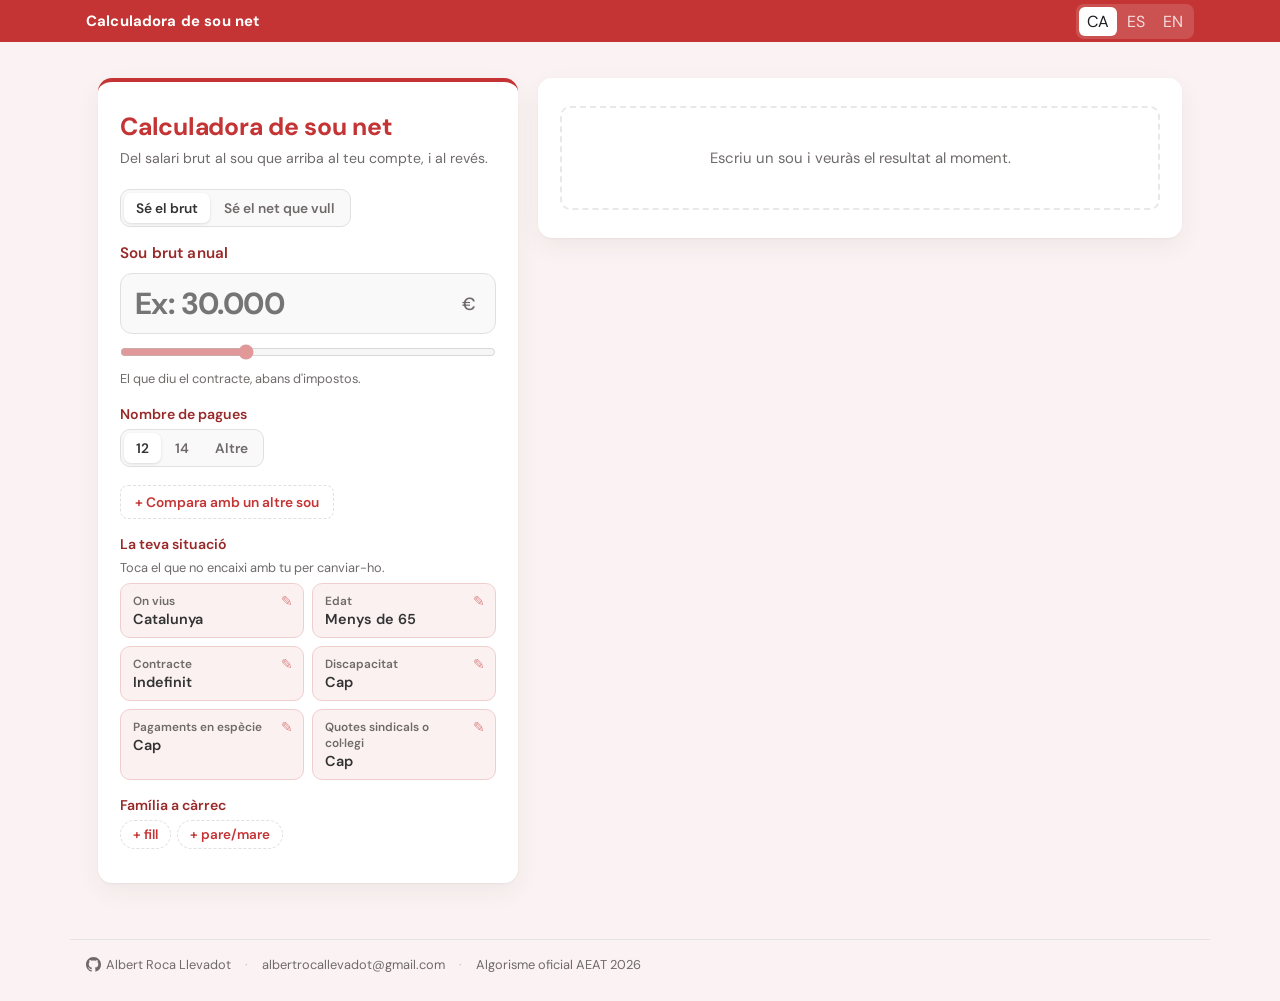
==== commit 7e1ee611: "merge: latest master into real IRPF branch Brings in the single live calculator page, JSON charts an" ====
--- a/frontend/index.html
+++ b/frontend/index.html
@@ -3,10 +3,11 @@
 <head>
     <meta charset="UTF-8">
     <meta name="viewport" content="width=device-width, initial-scale=1.0">
-    <title>Calculadora d'impostos per al treballador</title>
+    <title>Calculadora de sou net</title>
+    <meta name="description" content="Del sou brut al net (i al revés) amb l'IRPF real de 2026 i el que veuràs a la nòmina.">
     <link rel="icon" type="image/x-icon" href="logo.ico">
     <link rel="preconnect" href="https://fonts.googleapis.com">
-    <link href="https://fonts.googleapis.com/css2?family=Inter:wght@400;500;600;700&display=swap" rel="stylesheet">
+    <link href="https://fonts.googleapis.com/css2?family=DM+Sans:wght@400;500;600;700;800&display=swap" rel="stylesheet">
     <link rel="stylesheet" href="style.css">
 </head>
 <body>
@@ -14,133 +15,30 @@
 
     <div class="page-wrapper">
         <div class="main-grid">
-
-            <!-- LEFT: form -->
             <div class="form-panel">
-                <h1>Calculadora de sou net</h1>
-                <p class="page-subtitle">Del salari brut al que guanyes de veritat.</p>
-                <form id="irpfForm">
-                    <div class="form-row">
-                        <label for="gross">Sou brut anual <span class="req">*</span></label>
-                        <div class="input-affix">
-                            <input type="text" inputmode="decimal" data-money autocomplete="off" id="gross" name="gross" required placeholder="Ex: 30.000">
-                        </div>
-                    </div>
-
+                <div id="formIntro"></div>
+                <form id="calcForm" onsubmit="return false" novalidate>
+                    <div id="amountBlock" style="display:contents"></div>
                     <div id="profileFields" style="display:contents"></div>
-
-                    <button type="submit" class="btn-submit">Calcular</button>
                 </form>
             </div>
 
-            <!-- RIGHT: results -->
             <div class="result-panel">
-                <div class="result-placeholder" id="resultPlaceholder">
-                    Omple el formulari i prem <strong>Calcular</strong> per veure els resultats aquí.
-                </div>
+                <div class="result-placeholder" id="resultPlaceholder"></div>
                 <div id="result" aria-live="polite"></div>
                 <div id="walkthrough"></div>
-                <div id="plots"></div>
             </div>
-
         </div>
     </div>
+
+    <button type="button" class="result-dock" id="resultDock" hidden></button>
 
     <footer class="site-footer" id="site-footer"></footer>
 
     <script src="shared.js"></script>
     <script src="profile.js"></script>
     <script src="walkthrough.js"></script>
-    <script>
-    Profile.mount(document.getElementById('profileFields'), {
-        grossForGroup: () => readMoney('gross'),
-        watchIds: ['gross'],
-    });
-
-    function renderResult(r, npagues, region) {
-        const ssShare = n => fmtPct(r.base_ss_mensual ? n / r.base_ss_mensual * 100 : NaN);
-        const neg = n => '−' + fmtEur(n);
-        const w = r.walkthrough;
-        const brutAnual = r.rendiment_brut_treball;
-        const netAnual = brutAnual - r.total_ss_anual - r.cuota_irpf_anual;
-        const heroSub = [`Net anual: <b>${fmtEur(netAnual)}</b>`];
-        if (npagues !== 12) heroSub.push(`Equivalent mensual (÷12): ${fmtEur(r.sou_net_mensual_equivalent)}`);
-        const autLabel = region === 'Mitjana espanyola' ? 'autonòmica (mitjana)' : 'catalana';
-        return resultHeroPair(`Sou net per paga (${npagues})`, fmtEur(r.sou_net_per_paga), heroSub.join(' · '),
-                'A la nòmina hi veuràs', fmtEur(r.nomina_net_per_paga), 'per paga')
-            + resultSection('Cotització SS', [
-                ['Base mensual', `<b>${fmtEur(r.base_ss_mensual)}</b>`],
-                [`Contingències (${ssShare(r.ss_contingencies_comunes_mensual)})`, neg(r.ss_contingencies_comunes_mensual), 'sub'],
-                [`Atur (${ssShare(r.ss_atur_mensual)})`, neg(r.ss_atur_mensual), 'sub'],
-                [`Formació (${ssShare(r.ss_formacio_mensual)})`, neg(r.ss_formacio_mensual), 'sub'],
-                [`MEI (${ssShare(r.ss_mei_mensual)})`, neg(r.ss_mei_mensual), 'sub'],
-                ['Total SS', `${neg(r.total_ss_mensual)}/mes<span class="amount-secondary">${neg(r.total_ss_anual)}/any</span>`, 'total'],
-            ])
-            + resultSection('IRPF', [
-                ['Brut anual', fmtEur(r.rendiment_brut_treball)],
-                ['− Cotitzacions SS', neg(r.total_ss_anual), 'minus'],
-                ['− Despeses deduïbles', neg(r.gastos_deducibles), 'minus'],
-                ['− Red. rendiments treball', neg(r.reduccio_rendiments_treball), 'minus'],
-                ['Base liquidable', fmtEur(r.base_imponible), 'total'],
-                ['mínim p/f', fmtEur(r.minim_personal_familiar), 'sub'],
-                ['Quota estatal', fmtEur(w.Q_EST)],
-                [`Quota ${autLabel}`, fmtEur(w.Q_AUT)],
-                ...(w.DED_SMI > 0 ? [['− Deducció per rendiments del treball', neg(w.DED_SMI), 'minus']] : []),
-                ['IRPF anual', `<b>${fmtEur(r.cuota_irpf_anual)}</b>`, 'total'],
-                ['Tipus efectiu', `<b>${fmtPct(r.tipus_efectiu)}</b>`],
-                ['Marginal', `<b>${fmtPct(r.marginal_irpf_percent)}</b>`],
-            ])
-            + resultSection(`Per paga (${npagues})`, [
-                ['Brut', fmtEur(r.gross_per_paga)],
-                ['− SS', neg(r.ss_per_paga), 'minus'],
-                ['− IRPF', neg(r.irpf_per_paga), 'minus'],
-                ['Net', fmtEur(r.sou_net_per_paga), 'total'],
-            ])
-            + resultSection('Anual', [
-                ['Brut', fmtEur(brutAnual)],
-                ['− SS', neg(r.total_ss_anual), 'minus'],
-                [`− IRPF (${fmtPct(r.tipus_efectiu)})`, neg(r.cuota_irpf_anual), 'minus'],
-                ['Net', fmtEur(netAnual), 'total'],
-                ['Et queda del brut', `<b>${fmtPct(brutAnual ? netAnual / brutAnual * 100 : NaN)}</b>`],
-            ]);
-    }
-
-    // Form submit
-    let requestSeq = 0;
-    document.getElementById('irpfForm').addEventListener('submit', async function(e) {
-        e.preventDefault();
-        const seq = ++requestSeq;
-        const profile = Profile.read();
-        const data = { gross: readMoney('gross'), ...profile };
-
-        const resultEl = document.getElementById('result');
-        const plotsEl = document.getElementById('plots');
-        const wtEl = document.getElementById('walkthrough');
-        document.getElementById('resultPlaceholder').style.display = 'none';
-        wtEl.innerHTML = '';
-        showLoading(resultEl);
-        plotsEl.innerHTML = '';
-        const restoreButton = setSubmitting(this);
-
-        try {
-            const result = await postApi('/api/calculate', data);
-            if (seq !== requestSeq) return; // ja hi ha una petició més nova
-            resultEl.innerHTML = renderResult(result, data.n_pagues, profile.region);
-            if (result.walkthrough) Walkthrough.render(wtEl, result.walkthrough, null, { region: profile.region });
-
-            if (Array.isArray(result.plots)) {
-                plotsEl.innerHTML = result.plots
-                    .map((img, i) => chartCard(img, 'Gràfic ' + (i + 1), i === 0 ? 'pie' : 'lines'))
-                    .join('');
-            }
-            scrollToResultsIfStacked();
-        } catch (err) {
-            if (seq !== requestSeq) return;
-            showError(resultEl, err.message);
-        } finally {
-            restoreButton();
-        }
-    });
-    </script>
+    <script src="charts.js"></script>
+    <script src="app.js"></script>
 </body>
 </html>
--- a/frontend/style.css
+++ b/frontend/style.css
@@ -1,18 +1,25 @@
 :root {
-    --primary: #e2231a;
-    --primary-dark: #b81b13;
-    --primary-light: #fff1f0;
-    --primary-border: #fbd5d2;
-    --bg: #f3f3f3;
+    /* Paleta "Refined": vermell a l'estil de Softcatalà, reservat per a la marca i per als impostos */
+    --primary: #c43434;
+    --primary-dark: #a12a2a;
+    --primary-light: #fbf2f1;
+    --primary-border: #efd3d0;
+    --ink: #333333;
+    --bg: #f5f4f3;
     --card: #ffffff;
-    --shadow: 0 2px 16px rgba(0,0,0,0.08);
+    --shadow: 0 1px 2px rgba(51,40,40,0.05), 0 8px 24px rgba(51,40,40,0.06);
     --radius: 14px;
-    --input-bg: #f8f8f8;
-    --input-border: #ddd;
-    --line: #eeeeee;
-    --text: #1a1a1a;
-    --text-muted: #666;
-    --navbar-h: 45px;
+    --input-bg: #faf9f9;
+    --input-border: #e2dfdf;
+    --line: #eeecec;
+    --text: #333333;
+    --text-muted: #6f6a6a;
+    --soft: #f8f7f6;
+    --navbar-h: 50px;
+    --c-net: #2f7a5f;
+    --c-ss: #d9a03f;
+    --c-irpf: #c43434;
+    --c-esp: #8a8f98;
 }
 
 *, *::before, *::after { box-sizing: border-box; }
@@ -21,7 +28,7 @@
     margin: 0;
     padding: 0;
     min-height: 100vh;
-    font-family: 'Inter', Arial, sans-serif;
+    font-family: 'DM Sans', Helvetica, Arial, sans-serif;
     background: var(--bg);
     color: var(--text);
 }
@@ -64,27 +71,9 @@
     color: #fff;
     border-bottom-color: rgba(255,255,255,0.6);
 }
-.navbar-author {
-    display: inline-flex;
-    align-items: center;
-    gap: 6px;
-    color: rgba(255,255,255,0.55) !important;
-    font-size: 0.79em !important;
-    font-weight: 500 !important;
-    padding: 0.5em 0.6em !important;
-    border-bottom: none !important;
-}
-.navbar-author:hover {
-    color: rgba(255,255,255,0.9) !important;
-    border-bottom-color: transparent !important;
-}
-.navbar-author svg {
-  transform: translateY(2.5px);
-}
 @media (max-width: 480px) {
     .navbar-inner { padding: 0 6px; }
     .navbar a { font-size: 0.84em; padding: 0.95em 0.65em; }
-    .navbar-author-name { display: none; }
 }
 
 /* ---- Page layout ---- */
@@ -190,7 +179,7 @@
     font-size: 0.9em;
     color: var(--text-muted);
 }
-.grup-collapsed[hidden], select[hidden], .field-hint[hidden] { display: none; }
+.grup-collapsed[hidden], select[hidden], .field-hint[hidden], .form-row[hidden] { display: none; }
 .grup-ok { color: #1a7f37; font-weight: 700; margin-right: 4px; }
 
 input[type="number"],
@@ -473,8 +462,10 @@
 .remove-btn:hover { background: var(--primary-light); color: var(--primary); }
 
 /* ---- Resultats ---- */
-#result:not(:empty),
-#plots:not(:empty) { animation: fade-in 0.3s ease-out; }
+#result:not(:empty) { animation: fade-in 0.3s ease-out; }
+#result { transition: opacity 0.2s; }
+#result.is-loading { opacity: 0.55; }
+.result-placeholder[hidden] { display: none; }
 @keyframes fade-in {
     from { opacity: 0; transform: translateY(4px); }
     to   { opacity: 1; transform: none; }
@@ -529,7 +520,7 @@
     margin: 2px 0;
     font-variant-numeric: tabular-nums;
 }
-@media (max-width: 420px) {
+@media (max-width: 480px) {
     .result-hero-pair { grid-template-columns: 1fr; gap: 12px; }
     .result-hero-side { border-left: none; border-top: 1px solid var(--primary-border); padding: 12px 0 0; }
 }
@@ -591,44 +582,6 @@
     border-radius: 10px;
     padding: 12px 14px;
     font-size: 0.92em;
-}
-
-/* ---- Gràfics ---- */
-#plots { display: flex; flex-direction: column; gap: 16px; margin-top: 22px; }
-#plots:empty { display: none; }
-.chart-card {
-    display: flex;
-    justify-content: center;
-    padding: 14px;
-    border: 1px solid var(--line);
-    border-radius: 12px;
-    background: #fff;
-    cursor: zoom-in;
-    transition: box-shadow 0.15s;
-}
-.chart-card:hover { box-shadow: 0 2px 12px rgba(0,0,0,0.07); }
-.chart-card img { width: 100%; height: auto; display: block; }
-.chart-card.chart-pie img { max-width: 380px; }
-.chart-card.chart-lines img { max-width: 560px; }
-
-.chart-lightbox {
-    position: fixed;
-    inset: 0;
-    z-index: 200;
-    background: rgba(20,20,20,0.82);
-    display: flex;
-    align-items: flex-start;
-    justify-content: center;
-    overflow: auto;
-    padding: 24px 12px;
-    cursor: zoom-out;
-    animation: fade-in 0.15s ease-out;
-}
-.chart-lightbox img {
-    max-width: min(100%, 900px);
-    height: auto;
-    border-radius: 10px;
-    background: #fff;
 }
 
 /* ---- Mobile ---- */
@@ -711,3 +664,293 @@
     .wt-wf { grid-template-columns: 84px 1fr auto; gap: 6px 8px; }
     .wt-lab code { display: none; }
 }
+
+
+/* ==== Capçalera: marca + idioma ==== */
+.navbar-brand { color: #fff; text-decoration: none; font-weight: 700; font-size: 0.95em; padding: 0.75em 0; letter-spacing: 0.01em; }
+.navbar a.navbar-brand { border-bottom: none; padding: 0.75em 0; color: #fff; }
+.lang-switch { display: inline-flex; gap: 2px; background: rgba(255,255,255,0.14); border-radius: 8px; padding: 2px; }
+.lang-switch button { font: 600 0.78em var(--font, inherit); font-family: inherit; color: rgba(255,255,255,0.8); background: transparent; border: 0; border-radius: 6px; padding: 4px 8px; cursor: pointer; }
+.lang-switch button[aria-pressed="true"] { background: #fff; color: var(--primary); }
+.lang-switch button:focus-visible { outline: 2px solid #fff; outline-offset: 1px; }
+
+/* ==== Entrada principal (sou o net) ==== */
+.mode-switch, .unit-tabs { display: inline-flex; flex-wrap: wrap; gap: 2px; padding: 3px; border-radius: 10px; background: var(--input-bg); border: 1.5px solid var(--input-border); align-self: flex-start; }
+.mode-switch button, .unit-tabs button { font: inherit; font-size: 0.86em; font-weight: 600; color: var(--text-muted); background: transparent; border: 0; border-radius: 7px; padding: 6px 12px; cursor: pointer; }
+.mode-switch button[aria-pressed="true"], .unit-tabs button[aria-pressed="true"] { background: #fff; color: var(--text); box-shadow: 0 1px 3px rgba(0,0,0,0.12); }
+.mode-switch button:focus-visible, .unit-tabs button:focus-visible { outline: 2px solid var(--primary); outline-offset: 1px; }
+
+.hero-input { display: flex; flex-direction: column; gap: 10px; }
+.hero-input label { font-size: 0.95em; font-weight: 600; color: var(--text); }
+.input-affix.big input { font-size: 1.9rem; font-weight: 700; letter-spacing: -0.02em; padding: 10px 64px 10px 14px; border-radius: 12px; }
+.input-affix.big .money-unit { font-size: 1.1rem; right: 10px; }
+.range { width: 100%; accent-color: var(--primary); margin: 0; }
+.range.empty { opacity: 0.5; }
+.chips .pill { padding: 5px 12px; font-size: 0.82em; }
+
+.compare-box { display: flex; flex-direction: column; gap: 10px; padding-top: 2px; }
+.compare-box .add-btn { margin-top: 0; }
+
+/* ==== Família com a xips ==== */
+.chip-row { display: flex; flex-wrap: wrap; gap: 6px; }
+.chip { display: inline-flex; align-items: center; border: 1.5px solid var(--input-border); background: #fff; border-radius: 20px; font-size: 0.84em; font-weight: 500; overflow: hidden; }
+.chip.editing { border-color: var(--primary); background: var(--primary-light); }
+.chip-main, .chip-x { font: inherit; color: var(--text); background: transparent; border: 0; cursor: pointer; padding: 5px 4px 5px 12px; }
+.chip-x { padding: 5px 10px 5px 6px; color: #999; font-size: 1.05em; line-height: 1; }
+.chip-x:hover { color: var(--primary); }
+.chip-add { font: inherit; font-size: 0.84em; font-weight: 600; color: var(--primary); border-style: dashed; border-color: var(--primary-border); padding: 5px 12px; cursor: pointer; }
+.chip-add:hover { background: var(--primary-light); }
+.chip-main:focus-visible, .chip-x:focus-visible, .chip-add:focus-visible { outline: 2px solid var(--primary); outline-offset: -2px; }
+.member-editor { border: 1.5px solid var(--primary-border); border-radius: 10px; padding: 12px; background: #fff; display: flex; flex-direction: column; gap: 11px; animation: fade-in 0.2s ease-out; }
+.member-editor .add-btn { margin-top: 0; }
+.family-effect { font-size: 0.84em; color: #1a6b3c; background: #eef7f1; border-radius: 8px; padding: 7px 10px; font-weight: 500; }
+.family-effect[hidden] { display: none; }
+
+/* ==== Resultats ==== */
+.hero-top { display: flex; justify-content: space-between; align-items: center; gap: 10px; flex-wrap: wrap; margin-bottom: 8px; }
+.result-hero .unit-tabs { background: rgba(255,255,255,0.6); border-color: var(--primary-border); }
+.share-btn { font: inherit; font-size: 0.8em; font-weight: 600; color: var(--primary-dark); background: transparent; border: 1px solid var(--primary-border); border-radius: 8px; padding: 5px 10px; cursor: pointer; }
+.share-btn:hover { background: #fff; }
+.result-hero-value { font-size: 2.6em; }
+.result-hero-sub + .result-hero-sub { margin-top: 4px; }
+
+.res-block { margin-top: 26px; display: flex; flex-direction: column; gap: 10px; }
+.res-title { margin: 0; font-size: 0.74em; font-weight: 700; letter-spacing: 0.07em; text-transform: uppercase; color: var(--primary); padding-bottom: 6px; border-bottom: 2px solid var(--primary-border); }
+.section-lead { margin: 0; font-size: 0.9em; color: var(--text-muted); }
+
+.money-bar { display: flex; height: 34px; border-radius: 8px; overflow: hidden; gap: 2px; }
+.money-bar.thin { height: 12px; border-radius: 6px; }
+.money-bar div { display: flex; align-items: center; justify-content: center; color: #fff; font-size: 0.78em; font-weight: 600; min-width: 0; overflow: hidden; white-space: nowrap; transition: flex 0.35s; }
+.seg-net { background: var(--c-net); } .seg-ss { background: var(--c-ss); } .seg-irpf { background: var(--c-irpf); } .seg-esp { background: var(--c-esp); }
+.money-legend { display: grid; gap: 6px; font-size: 0.9em; font-variant-numeric: tabular-nums; }
+.money-legend > div { display: grid; grid-template-columns: auto 1fr auto 3.2em; gap: 8px; align-items: center; }
+.money-legend .lg-p { color: var(--text-muted); text-align: right; }
+.sw { width: 11px; height: 11px; border-radius: 3px; display: inline-block; }
+
+.cmp { display: grid; grid-template-columns: 1fr 1fr; gap: 10px; }
+.cmp-col { border: 1.5px solid var(--input-border); border-radius: 12px; padding: 12px 14px; display: flex; flex-direction: column; gap: 3px; font-variant-numeric: tabular-nums; min-width: 0; }
+.cmp-col.new { border-color: var(--c-net); background: #f2f8f5; }
+.cmp-h { font-size: 0.8em; font-weight: 600; color: var(--text-muted); }
+.cmp-big { font-size: 1.6em; font-weight: 700; letter-spacing: -0.02em; }
+.cmp-l { font-size: 0.78em; color: var(--text-muted); margin-bottom: 4px; }
+.cmp-row { display: flex; justify-content: space-between; gap: 8px; font-size: 0.86em; }
+.cmp-delta { border-radius: 8px; padding: 9px 12px; font-size: 0.9em; font-variant-numeric: tabular-nums; }
+.cmp-delta.up { background: #eef7f1; color: #1a6b3c; } .cmp-delta.down { background: var(--primary-light); color: var(--primary-dark); }
+
+.pg-cards { display: grid; grid-template-columns: repeat(auto-fit, minmax(150px, 1fr)); gap: 10px; }
+.pg-card { font: inherit; text-align: left; color: var(--text); background: #fff; border: 1.5px solid var(--input-border); border-radius: 12px; padding: 12px 14px; display: flex; flex-direction: column; gap: 2px; cursor: pointer; font-variant-numeric: tabular-nums; }
+.pg-card:hover { border-color: #c4c4c4; }
+.pg-card.on { border-color: var(--primary); background: var(--primary-light); }
+.pg-card:focus-visible { outline: 2px solid var(--primary); outline-offset: 2px; }
+.pg-n { font-size: 0.8em; font-weight: 600; color: var(--text-muted); }
+.pg-v { font-size: 1.5em; font-weight: 700; letter-spacing: -0.02em; }
+.pg-s { font-size: 0.8em; color: var(--text-muted); }
+.pg-foot { display: flex; justify-content: space-between; align-items: flex-start; gap: 12px; flex-wrap: wrap; }
+.pg-foot .field-hint { flex: 1 1 240px; }
+.pg-other { display: inline-flex; align-items: center; gap: 6px; font-size: 0.82em; color: var(--text-muted); font-weight: 500; }
+.pg-other select { width: auto; padding: 4px 8px; }
+
+.slip-tabs { margin-bottom: 2px; }
+.slip { min-width: 0; background: #fbfbf8; border: 1px solid #d9d9cf; border-radius: 6px; padding: 14px 16px; font-family: ui-monospace, Menlo, Consolas, monospace; font-size: 0.8em; color: #222; display: flex; flex-direction: column; gap: 8px; }
+.slip table { width: 100%; border-collapse: collapse; font-variant-numeric: tabular-nums; }
+.slip th { text-align: left; font-weight: 700; border-bottom: 1px solid #999; padding: 8px 0 3px; text-transform: uppercase; font-size: 0.9em; letter-spacing: 0.04em; }
+.slip td { padding: 3px 0; vertical-align: top; }
+.slip .n { text-align: right; white-space: nowrap; padding-left: 10px; }
+.slip .tot td { border-top: 1px solid #222; font-weight: 700; }
+.slip .liq { display: flex; justify-content: space-between; gap: 10px; background: #222; color: #fbfbf8; padding: 8px 10px; font-weight: 700; font-size: 1.1em; }
+.slip-foot { font-size: 0.92em; color: #666; }
+
+.chart-wrap { display: flex; flex-direction: column; gap: 4px; }
+.chart { width: 100%; height: auto; display: block; touch-action: pan-y; }
+.chart .grid { stroke: #ececec; }
+.chart .tick { font-size: 11px; fill: #888; font-family: inherit; }
+.chart .gap { fill: var(--c-irpf); fill-opacity: 0.1; }
+.chart .gross { stroke: #9a9a9a; stroke-dasharray: 4 4; }
+.chart .net { fill: none; stroke: var(--c-net); stroke-width: 2.5; }
+.chart .marg { fill: none; stroke: var(--c-irpf); stroke-width: 2; }
+.chart .lbl { font-size: 11.5px; font-weight: 600; fill: #555; font-family: inherit; }
+.chart .lbl-net { fill: var(--c-net); } .chart .lbl-gross { fill: #888; }
+.chart .mark line, .chart .mark-v { stroke: #1a1a1a; stroke-width: 1; }
+.chart .mark circle { fill: var(--c-net); stroke: #fff; stroke-width: 2; }
+.chart .mark-1 circle { fill: #1a1a1a; }
+.chart .mark-v.mark-1 { stroke-dasharray: 3 3; }
+.chart .hover-line { stroke: #bbb; }
+.chart-sub { font-size: 0.75em; color: var(--text-muted); font-weight: 600; margin-top: 6px; }
+.chart-read { font-size: 0.85em; color: var(--text-muted); font-variant-numeric: tabular-nums; min-height: 1.4em; }
+.chart-read b { color: var(--text); }
+
+details.all-figures { margin-top: 26px; }
+.all-figures-body { padding: 14px; }
+
+/* ==== Glossari ==== */
+.gloss { border-bottom: 1.5px dotted currentColor; cursor: help; position: relative; text-decoration: none; }
+.gloss:focus-visible { outline: 2px solid var(--primary); outline-offset: 2px; border-radius: 2px; }
+.gloss::after {
+    content: attr(data-tip); position: absolute; left: 0; top: calc(100% + 6px); z-index: 30;
+    width: max-content; max-width: min(260px, 70vw); white-space: normal;
+    background: #1a1a1a; color: #fff; font-size: 12px; font-weight: 400; line-height: 1.4; letter-spacing: 0; text-transform: none;
+    padding: 8px 10px; border-radius: 8px; box-shadow: 0 4px 14px rgba(0,0,0,0.18);
+    opacity: 0; visibility: hidden; transition: opacity 0.15s; pointer-events: none;
+}
+.gloss:hover::after, .gloss:focus-visible::after, .gloss.open::after { opacity: 1; visibility: visible; }
+
+@media (max-width: 480px) {
+    .input-affix.big input { font-size: 1.6rem; }
+    .result-hero-value { font-size: 2.2em; }
+    .cmp { grid-template-columns: 1fr; }
+}
+@media (max-width: 480px) {
+    .result-hero .unit-tabs { flex-wrap: nowrap; }
+    .result-hero .unit-tabs button { padding: 5px 9px; font-size: 0.8em; white-space: nowrap; }
+}
+
+
+/* ==== Refined: capçalera blanca, controls en gris fosc, vermell només per a marca i impostos ==== */
+.navbar { background: #fff; border-top: 4px solid var(--primary); border-bottom: 1px solid var(--line); box-shadow: none; }
+.navbar a.navbar-brand, .navbar-brand { color: var(--primary); font-weight: 700; }
+.lang-switch { background: var(--soft); border: 1px solid var(--line); }
+.lang-switch button { color: var(--text-muted); }
+.lang-switch button[aria-pressed="true"] { background: var(--ink); color: #fff; }
+.lang-switch button:focus-visible { outline-color: var(--ink); }
+h1 { color: var(--ink); }
+.pill.selected { background: var(--ink); border-color: var(--ink); color: #fff; }
+.switch input[type="checkbox"]:checked + .slider { background: var(--ink); }
+summary { color: var(--ink); }
+summary:hover { background: var(--soft); }
+.range { accent-color: var(--ink); }
+.result-hero { background: var(--soft); border-color: var(--line); }
+.result-hero-label { color: var(--text-muted); }
+.result-hero-value { color: var(--c-net); }
+.result-hero .unit-tabs { background: #fff; border-color: var(--line); }
+.share-btn { color: var(--ink); border-color: var(--input-border); }
+.res-title, .result-section-title { color: var(--text-muted); border-bottom: 1px solid var(--line); }
+.pg-card.on { border-color: var(--ink); background: var(--soft); }
+.chip.editing { border-color: var(--ink); background: var(--soft); }
+.member-editor { border-color: var(--input-border); }
+.add-btn { color: var(--ink); border-color: var(--input-border); }
+.add-btn:hover { background: var(--soft); border-color: var(--ink); }
+.chip-add { color: var(--ink); border-color: var(--input-border); }
+.chip-add:hover { background: var(--soft); }
+input[type="number"]:focus, input[type="text"]:focus, select:focus { border-color: var(--ink); box-shadow: 0 0 0 3px rgba(51,51,51,0.08); }
+.cmp-col.new { background: #f2f7f4; }
+
+/* ==== Grup de cotització ==== */
+.field-label { font-weight: 600; font-size: 0.88em; color: var(--text); }
+.grup-list { display: grid; gap: 6px; }
+.grup-opt { font: inherit; text-align: left; color: var(--text); background: #fff; border: 1.5px solid var(--input-border); border-radius: 10px; padding: 8px 12px; cursor: pointer; display: flex; flex-direction: column; gap: 1px; }
+.grup-opt b { font-size: 0.88em; } .grup-opt span { font-size: 0.78em; color: var(--text-muted); }
+.grup-opt.on { border-color: var(--ink); background: var(--soft); }
+.grup-opt:focus-visible { outline: 2px solid var(--ink); outline-offset: 2px; }
+#grupRow.flash { animation: flash 1.4s ease-out; border-radius: 10px; }
+@keyframes flash { 0%, 40% { box-shadow: 0 0 0 4px rgba(196,52,52,0.25); } 100% { box-shadow: 0 0 0 0 transparent; } }
+.link-btn { font: inherit; color: var(--primary); background: none; border: 0; padding: 0; text-decoration: underline; text-underline-offset: 2px; cursor: pointer; }
+
+/* ==== El teu cas ==== */
+.case-chip { font: inherit; font-size: 0.84em; padding: 5px 12px; cursor: pointer; color: var(--text-muted); }
+.case-chip.set { color: var(--text); border-color: var(--ink); font-weight: 600; }
+.case-chip:focus-visible { outline: 2px solid var(--ink); outline-offset: 2px; }
+.case-editor { border: 1.5px solid var(--input-border); border-radius: 10px; padding: 12px; background: #fff; display: flex; flex-direction: column; gap: 10px; }
+.case-editor[hidden], .case-editor [data-panel][hidden] { display: none; }
+.case-editor [data-panel] { display: flex; flex-direction: column; gap: 8px; }
+.case-editor .add-btn { margin-top: 0; }
+.form-row.what-if[hidden], #grupRow[hidden] { display: none; }
+.what-if-list { display: grid; gap: 6px; }
+.what-if-item { font: inherit; font-size: 0.86em; display: flex; justify-content: space-between; gap: 10px; text-align: left; color: var(--text); background: var(--soft); border: 1px dashed var(--input-border); border-radius: 8px; padding: 7px 10px; cursor: pointer; font-variant-numeric: tabular-nums; }
+.what-if-item:hover { border-style: solid; border-color: var(--ink); }
+.what-if-item b.up { color: var(--c-net); } .what-if-item b.down { color: var(--c-irpf); }
+.family-effect { color: var(--c-up); }
+.pg-controls { display: flex; flex-direction: column; gap: 6px; align-items: flex-end; }
+
+/* ==== Mòbil: barra fixa amb el resultat ==== */
+.result-dock { position: fixed; left: 0; right: 0; bottom: 0; z-index: 90; display: flex; align-items: center; justify-content: space-between; gap: 12px;
+    font: inherit; color: #fff; background: var(--ink); border: 0; cursor: pointer; text-align: left;
+    padding: 12px max(16px, env(safe-area-inset-right, 0px)) calc(12px + env(safe-area-inset-bottom, 0px)) max(16px, env(safe-area-inset-left, 0px));
+    box-shadow: 0 -4px 16px rgba(0,0,0,0.15); }
+.result-dock[hidden] { display: none; }
+.result-dock b { font-size: 1.35em; margin-left: auto; font-variant-numeric: tabular-nums; }
+
+/* ==== La teva situació: rajoles clicables ==== */
+.case-grid { display: grid; grid-template-columns: repeat(auto-fill, minmax(150px, 1fr)); gap: 8px; }
+.case-tile { font: inherit; text-align: left; cursor: pointer; display: flex; flex-direction: column; gap: 1px; position: relative;
+    padding: 9px 30px 9px 12px; border-radius: 10px; border: 1.5px solid var(--primary-border); background: var(--primary-light); color: var(--text);
+    transition: border-color .15s, background .15s, transform .1s; }
+.case-tile::after { content: '✎'; position: absolute; right: 10px; top: 9px; font-size: 0.85em; color: var(--primary); opacity: .55; }
+.case-tile:hover { border-color: var(--primary); }
+.case-tile:active { transform: scale(.98); }
+.case-tile .ct-l { font-size: 0.74em; color: var(--text-muted); font-weight: 600; }
+.case-tile .ct-v { font-size: 0.9em; font-weight: 600; }
+.case-tile.set { background: var(--card); border-color: var(--primary); }
+.case-tile.set .ct-v { color: var(--primary-dark); }
+.case-tile.editing { border-color: var(--primary); box-shadow: 0 0 0 3px var(--primary-border); }
+.case-tile:focus-visible { outline: 2px solid var(--primary); outline-offset: 2px; }
+.fx { font-size: 0.74em; font-weight: 700; margin-top: 2px; font-variant-numeric: tabular-nums; }
+.fx.up { color: var(--c-up); } .fx.down { color: var(--c-down); }
+.case-editor { border-color: var(--primary-border); }
+
+/* ==== Nombre de pagues ==== */
+.pagues-row { display: flex; gap: 8px; align-items: center; flex-wrap: wrap; }
+.pagues-row select { width: auto; padding: 6px 10px; }
+.pagues-row select[hidden], .extra-pct[hidden] { display: none; }
+.extra-pct { display: flex; align-items: center; gap: 8px; flex-wrap: wrap; font-size: 0.84em; color: var(--text-muted); }
+.extra-pct select { width: auto; padding: 5px 8px; font-size: 0.95em; }
+.extra-pct .gloss { border: 0; color: var(--primary); }
+
+/* ==== Com es calcula (pla) ==== */
+.wt-h { display: flex; justify-content: space-between; gap: 10px; align-items: baseline; }
+.wt-tot-n { font-variant-numeric: tabular-nums; color: var(--text); }
+.wt-lab small { display: block; color: var(--text-muted); font-size: 0.85em; }
+.wt-rate { color: var(--text-muted); margin-left: 6px; font-size: 0.92em; }
+.wt-src { font-size: 0.8em; color: var(--text-muted); align-self: flex-start; }
+.wt-card { background: var(--soft); border-color: var(--line); }
+.wt { counter-reset: wtstep; }
+.wt-card .wt-h { counter-increment: wtstep; }
+.wt-card .wt-h::before { content: counter(wtstep) " · "; white-space: pre; }
+.wt-h { justify-content: flex-start; }
+.wt-tot-n { margin-left: auto; }
+
+/* ==== Estil final (triat al laboratori d'estil) ====
+   vermell · color intens · fons tenyit · DM Sans · capçalera de color ·
+   resultat en caixa de color XL · gràfic monocrom */
+:root {
+    --primary-dark: color-mix(in srgb, var(--primary) 78%, black);
+    --primary-light: color-mix(in srgb, var(--primary) 7%, var(--card));
+    --primary-border: color-mix(in srgb, var(--primary) 24%, var(--card));
+    --bg: color-mix(in srgb, var(--primary) 6%, var(--card));
+    --ink: var(--primary);
+    /* Gràfic monocrom: tons del color principal */
+    --c-net: var(--primary);
+    --c-irpf: color-mix(in srgb, var(--primary) 55%, var(--card));
+    --c-ss: color-mix(in srgb, var(--primary) 28%, var(--card));
+    /* Pujades i baixades del net: sempre verd / vermell */
+    --c-up: #2f7a5f;
+    --c-down: #c43434;
+}
+html, body, button, input, select { font-family: 'DM Sans', Helvetica, Arial, sans-serif; }
+.money-bar div:not(.seg-net) { color: var(--text); }
+
+h1 { color: var(--primary); }
+.form-panel { border-top: 4px solid var(--primary); }
+.field-label, .hero-input label { color: var(--primary-dark); }
+.range { accent-color: var(--primary); }
+
+.navbar { background: var(--primary); border-top: 0; border-bottom: 0; }
+.navbar a.navbar-brand, .navbar-brand { color: #fff; }
+.lang-switch { background: rgba(255,255,255,.14); border-color: transparent; }
+.lang-switch button { color: rgba(255,255,255,.8); }
+.lang-switch button[aria-pressed="true"] { background: #fff; color: #1c1d20; }
+.lang-switch button:focus-visible { outline-color: #fff; }
+
+.result-hero { background: var(--primary); border-color: var(--primary); color: #fff; }
+.result-hero :is(.result-hero-value, .result-hero-label, .result-hero-sub, .link-btn) { color: #fff; }
+.result-hero .unit-tabs { background: rgba(255,255,255,.15); border-color: transparent; }
+.result-hero .unit-tabs button { color: rgba(255,255,255,.85); }
+.result-hero .unit-tabs button[aria-pressed="true"] { background: #fff; color: var(--primary-dark); }
+.result-hero-value { font-size: 3.6em; letter-spacing: -0.03em; }
+@media (max-width: 480px) { .result-hero-value { font-size: 2.8em; } }
+.cmp-col.new { background: var(--primary-light); }
+
+/* Targeta petita de la nòmina dins l'hero vermell */
+.result-hero-pair { align-items: center; }
+.result-hero .result-hero-side { border-color: rgba(255,255,255,.35); }
+.result-hero .result-hero-side-label { color: rgba(255,255,255,.85); }
+.result-hero .result-hero-side-value { color: #fff; font-size: 1.6em; }
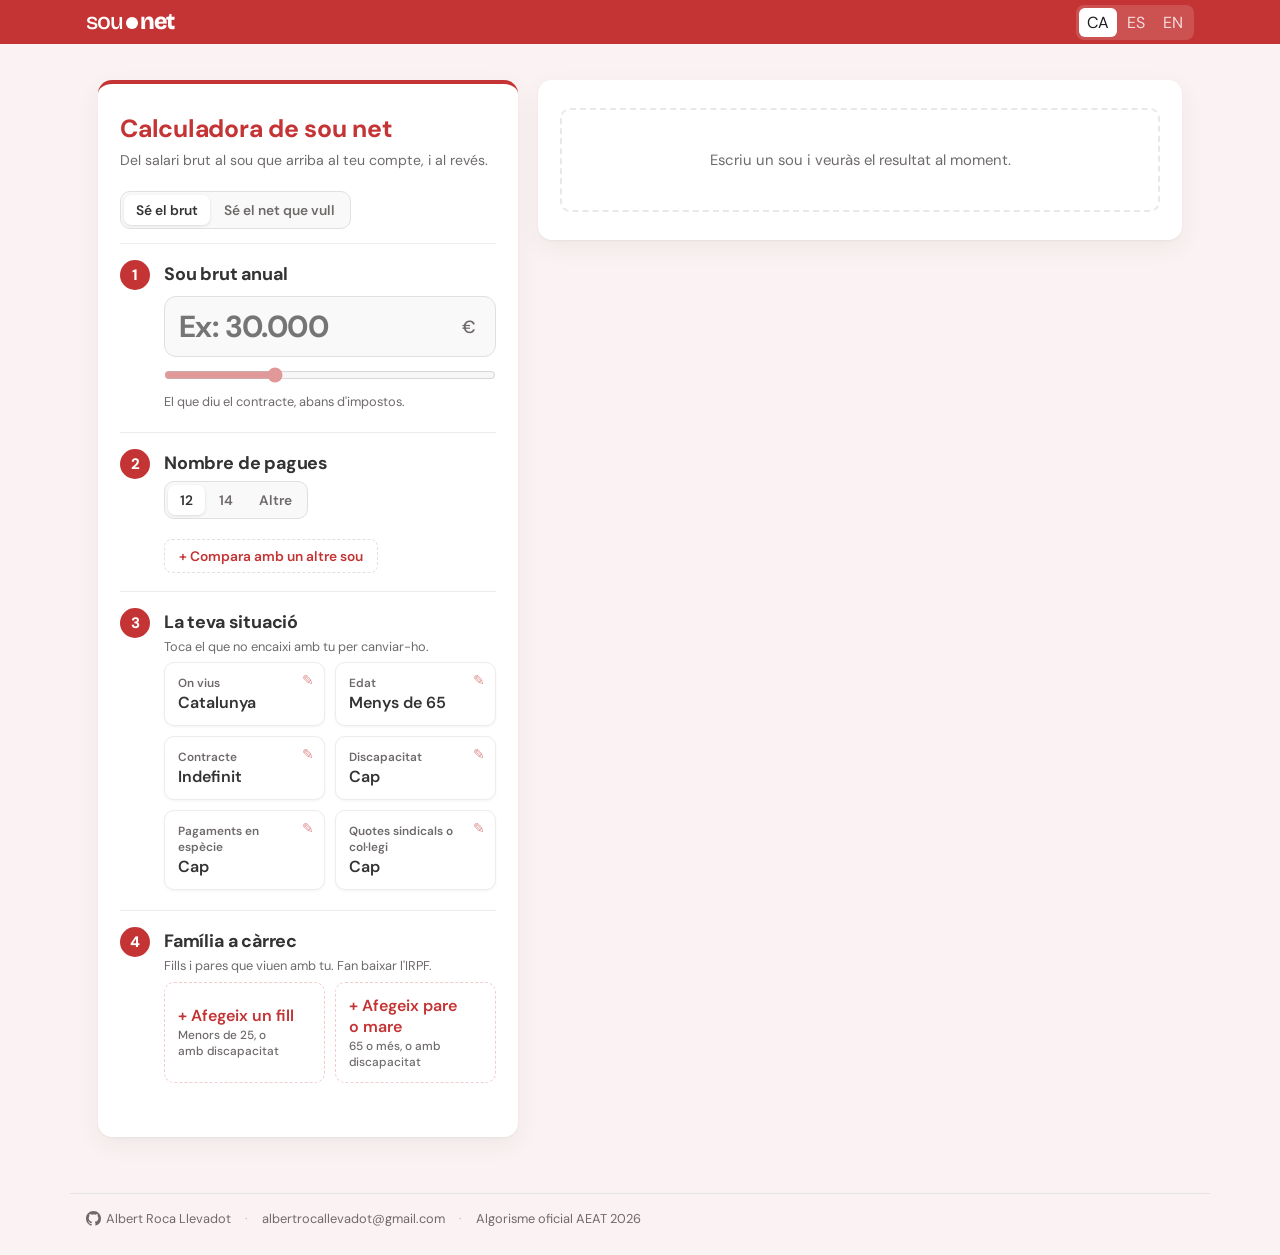
==== commit 2a04145f: "feat(frontend): new sou·net logo, step-by-step form and clearer results - Logo: «sou ● net» wordmark" ====
--- a/frontend/index.html
+++ b/frontend/index.html
@@ -5,9 +5,11 @@
     <meta name="viewport" content="width=device-width, initial-scale=1.0">
     <title>Calculadora de sou net</title>
     <meta name="description" content="Del sou brut al net (i al revés) amb l'IRPF real de 2026 i el que veuràs a la nòmina.">
-    <link rel="icon" type="image/x-icon" href="logo.ico">
+    <link rel="icon" type="image/svg+xml" href="logo.svg">
+    <link rel="icon" type="image/x-icon" href="logo.ico" sizes="any">
     <link rel="preconnect" href="https://fonts.googleapis.com">
     <link href="https://fonts.googleapis.com/css2?family=DM+Sans:wght@400;500;600;700;800&display=swap" rel="stylesheet">
+    <link href="https://fonts.googleapis.com/css2?family=Bricolage+Grotesque:opsz,wght@12..96,500;12..96,800&text=sounet&display=swap" rel="stylesheet">
     <link rel="stylesheet" href="style.css">
 </head>
 <body>
--- a/frontend/style.css
+++ b/frontend/style.css
@@ -954,3 +954,101 @@
 .result-hero .result-hero-side { border-color: rgba(255,255,255,.35); }
 .result-hero .result-hero-side-label { color: rgba(255,255,255,.85); }
 .result-hero .result-hero-side-value { color: #fff; font-size: 1.6em; }
+
+/* ==== "A la nòmina hi veuràs": nota-guia subratllada, porta a la nòmina ==== */
+.slip-guide { font: inherit; color: #fff; background: none; border: 0; border-top: 1.5px dashed rgba(255,255,255,.4); margin-top: 14px; padding: 12px 0 0;
+    width: 100%; text-align: left; cursor: pointer; display: flex; flex-wrap: wrap; align-items: baseline; gap: 4px 10px; }
+.slip-guide > span:first-child { font-size: .92em; color: rgba(255,255,255,.88); }
+.slip-guide mark { color: #fff; font-weight: 800; font-size: 1.35em; font-variant-numeric: tabular-nums; letter-spacing: -.01em;
+    background: linear-gradient(transparent 58%, rgba(255,255,255,.3) 58%, rgba(255,255,255,.3) 92%, transparent 92%); padding: 0 3px; }
+.slip-guide mark::after { content: ' ↓'; font-size: .7em; font-weight: 600; opacity: .8; }
+.slip-guide .slip-guide-why { flex-basis: 100%; font-size: .78em; color: rgba(255,255,255,.75); line-height: 1.4; }
+.slip-guide:hover mark { background: linear-gradient(transparent 58%, rgba(255,255,255,.45) 58%, rgba(255,255,255,.45) 92%, transparent 92%); }
+.slip-guide:focus-visible { outline: 2px solid #fff; outline-offset: 4px; border-radius: 4px; }
+.slip .liq mark { color: #fff; background: linear-gradient(transparent 55%, color-mix(in srgb, var(--primary) 85%, transparent) 55%); padding: 0 3px; }
+.slip-note { font-family: 'DM Sans', sans-serif; font-size: 1.05em; color: var(--primary-dark); text-align: right; font-weight: 600; }
+.slip.flash { animation: flash 1.4s ease-out; }
+.slip-rate { display: none; }
+
+/* Nòmina en mòbil: el % va sota el concepte i res no s'esprem */
+@media (max-width: 480px) {
+    .slip { padding: 12px 10px; font-size: .74em; }
+    .slip .slip-pct { display: none; }
+    .slip-rate { display: block; font-size: .88em; color: #777; }
+    .slip td:first-child { padding-right: 6px; }
+    .slip .liq { padding: 8px; font-size: 1.05em; }
+    .slip .liq span { white-space: nowrap; }
+}
+
+/* ==== Com es calcula l'IRPF: paleta sòbria ==== */
+.wt { --wt-neutral: #4a4545; --wt-track: color-mix(in srgb, var(--primary) 4%, #efeded); --wt-hatch: color-mix(in srgb, var(--primary) 6%, #dedad9); }
+.wt-card { background: var(--card); border: 1px solid var(--line); }
+.wt-track { background: var(--wt-track); }
+.wt-start { background: var(--wt-neutral); }
+.wt-neg { background: repeating-linear-gradient(135deg, var(--wt-hatch) 0 5px, transparent 5px 10px); box-shadow: inset 0 0 0 1px var(--wt-hatch); }
+.wt-tot { background: var(--primary); }
+.wt-min { background: color-mix(in srgb, var(--wt-neutral) 45%, var(--card)); }
+.wt-brk div.wt-free { background: repeating-linear-gradient(135deg, var(--wt-hatch) 0 5px, var(--wt-track) 5px 10px); color: var(--text-muted); }
+.wt-brk div.wt-light { color: var(--primary-dark); }
+.wt-n { color: var(--primary); }
+.wt-ghost { background: var(--text); }
+
+/* ==== Totes les xifres: què paga cada part de la SS ==== */
+.ss-list { display: flex; flex-direction: column; }
+.ss-item { padding: 9px 0; border-bottom: 1px solid var(--line); }
+.ss-top { display: flex; justify-content: space-between; gap: 12px; align-items: baseline; font-size: .92em; }
+.ss-l { font-weight: 600; }
+.ss-r { font-weight: 500; color: var(--text-muted); font-size: .88em; margin-left: 4px; font-variant-numeric: tabular-nums; }
+.ss-v { font-variant-numeric: tabular-nums; white-space: nowrap; }
+.ss-v small { color: var(--text-muted); margin-left: 2px; }
+.ss-why { font-size: .82em; color: var(--text-muted); line-height: 1.45; margin-top: 2px; }
+.ss-tot { border-bottom: 0; }
+.ss-tot .ss-top { font-weight: 700; }
+.all-figures-body .result-section + .result-section { margin-top: 22px; }
+
+/* ==== Família: rajoles del mateix pes que "La teva situació" ==== */
+.fam-tile { padding: 0; }
+.fam-tile::after { content: none; }
+.fam-tile .ft-main { font: inherit; color: inherit; text-align: left; background: none; border: 0; cursor: pointer; width: 100%;
+    padding: 9px 30px 9px 12px; display: flex; flex-direction: column; gap: 1px; border-radius: inherit; }
+.fam-tile .ft-main:focus-visible { outline: 2px solid var(--primary); outline-offset: 2px; }
+.ft-x { position: absolute; top: 3px; right: 3px; width: 26px; height: 26px; border-radius: 50%; font: inherit; font-size: 1.05em; line-height: 1;
+    color: var(--text-muted); background: transparent; border: 0; cursor: pointer; }
+.ft-x:hover { color: var(--primary); background: var(--primary-light); }
+.ct-s { font-size: .74em; color: var(--primary-dark); font-weight: 500; }
+.fam-add { border-style: dashed; background: transparent; }
+.fam-add::after { content: none; }
+.fam-add .ct-v { color: var(--primary); }
+.fam-add .ct-l { font-weight: 500; }
+.fam-add:hover { background: var(--primary-light); }
+
+/* ==== Formulari per passos: seccions numerades, títols grans ==== */
+.form-panel form { counter-reset: pas; gap: 0; }
+.form-panel .mode-switch[role="group"]:not(#paguesSwitch) { margin-bottom: 14px; }
+.form-panel .hero-input, .form-panel .sec:not([hidden]) { position: relative; padding: 18px 0 20px 44px; border-top: 1px solid var(--line); }
+.form-panel .compare-box { padding: 0 0 18px 44px; }
+.form-panel .hero-input::before, .form-panel .sec:not([hidden])::before {
+    counter-increment: pas; content: counter(pas); position: absolute; left: 0; top: 16px; width: 30px; height: 30px; border-radius: 50%;
+    display: grid; place-items: center; font-weight: 800; font-size: .95em; color: #fff; background: var(--primary); }
+.form-panel .hero-input label, .form-panel .sec .field-label { font-size: 1.12em; font-weight: 700; color: var(--text); letter-spacing: -.01em; }
+.form-panel .sec .field-label + .field-hint { margin-top: -2px; }
+.form-panel .case-grid { grid-template-columns: repeat(auto-fill, minmax(140px, 1fr)); gap: 10px; }
+.form-panel .case-tile { background: var(--card); border: 1.5px solid var(--line); box-shadow: 0 1px 3px rgba(0,0,0,.05); padding: 12px 30px 12px 13px; min-height: 64px; }
+.form-panel .case-tile .ct-v { font-size: 1em; }
+.form-panel .case-tile.set { border-color: var(--primary); background: var(--primary-light); }
+.form-panel .fam-tile { padding: 0; }
+.form-panel .fam-tile .ft-main { padding: 12px 30px 12px 13px; min-height: 64px; }
+.form-panel .fam-add { background: transparent; box-shadow: none; border: 1.5px dashed var(--primary-border); justify-content: center; }
+.form-panel .fam-add:hover { border-color: var(--primary); }
+.form-panel .grup-opt { padding: 11px 13px; }
+
+/* Les bombolles del glossari no han de crear desplaçament horitzontal */
+html, body { overflow-x: clip; }
+
+/* ==== Logo: «sou ● net» (Bricolage Grotesque, punt gros) ==== */
+.navbar a.logo { display: inline-flex; align-items: center; font-family: 'Bricolage Grotesque', 'DM Sans', sans-serif; font-weight: 500;
+    font-size: 1.45em; letter-spacing: -.04em; line-height: 1; color: #fff; padding: .45em 0; border-bottom: 0; }
+.logo b { font-weight: 800; }
+.logo-dot { width: .5em; height: .5em; border-radius: 50%; background: currentColor; margin: .08em .1em 0 .12em; transition: transform .2s; }
+.navbar a.logo:hover .logo-dot { transform: scale(1.18); }
+.navbar a.logo:focus-visible { outline: 2px solid #fff; outline-offset: 3px; border-radius: 4px; }
